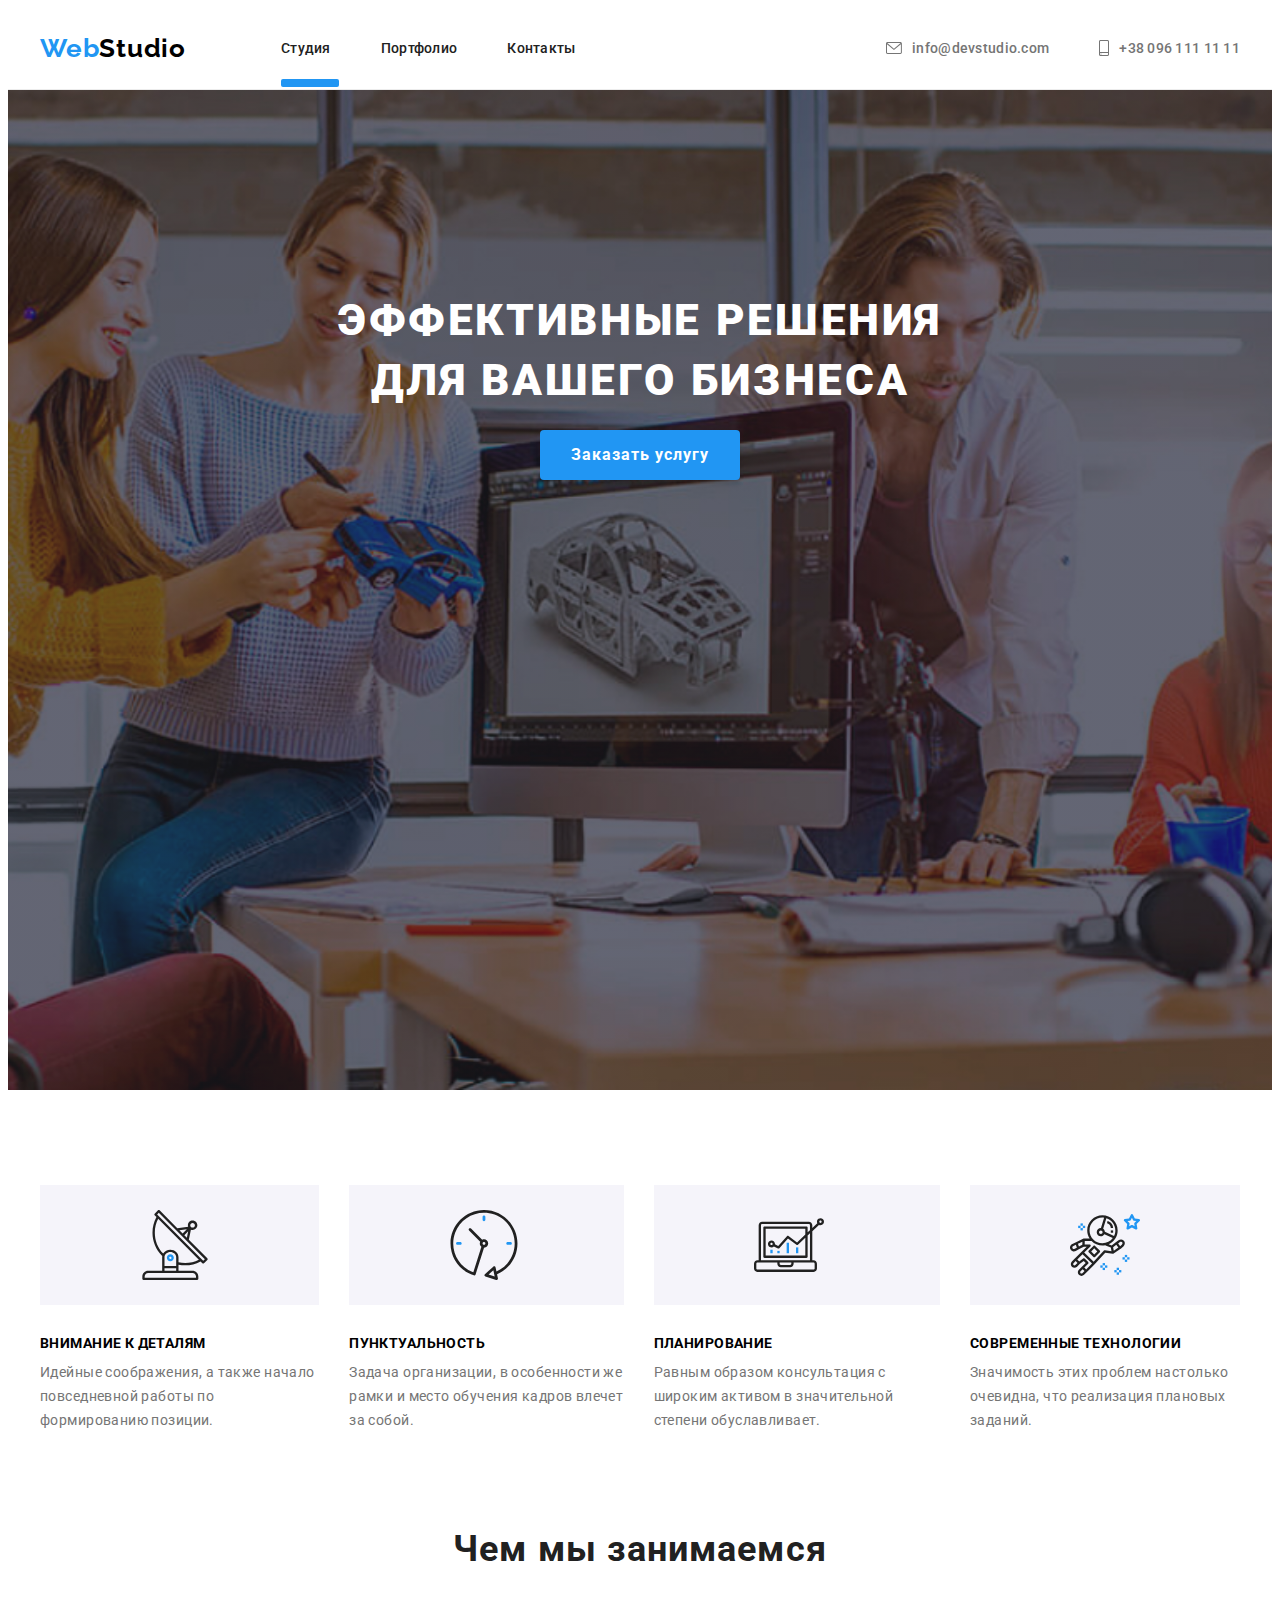
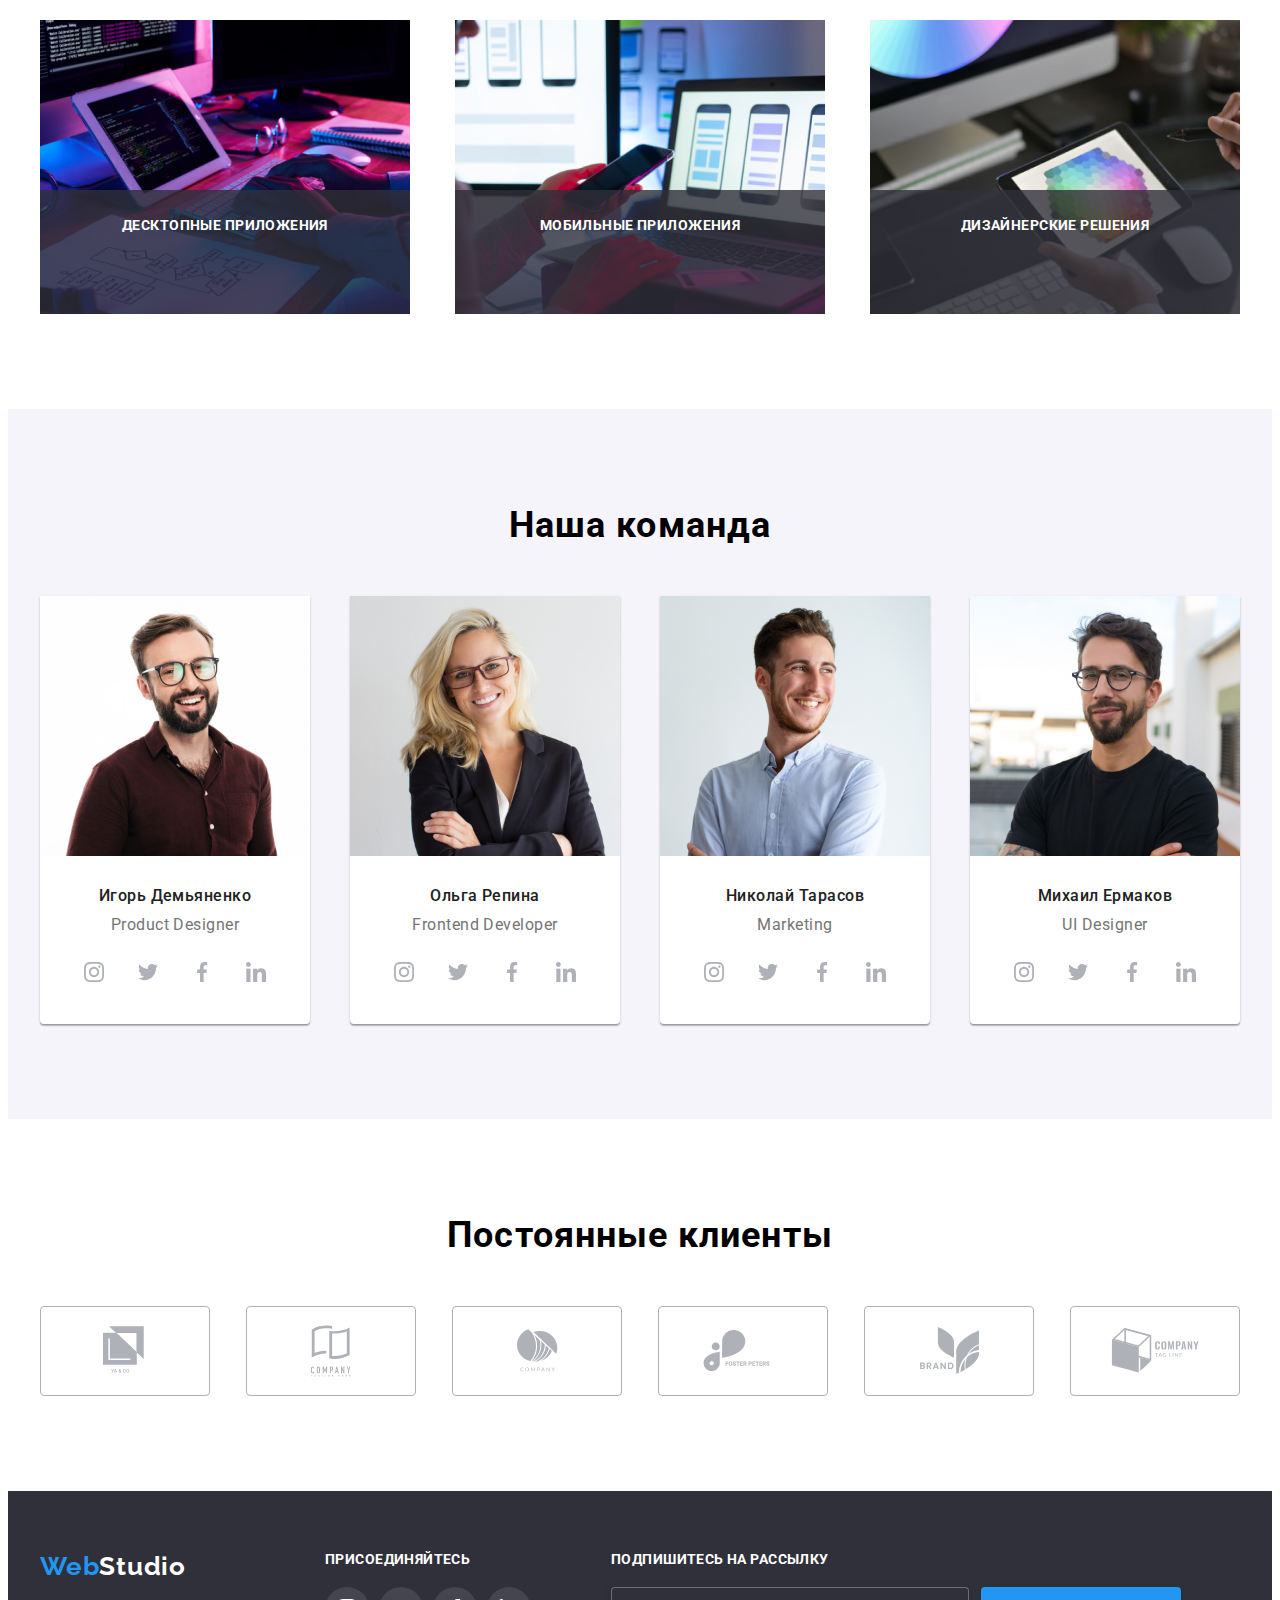
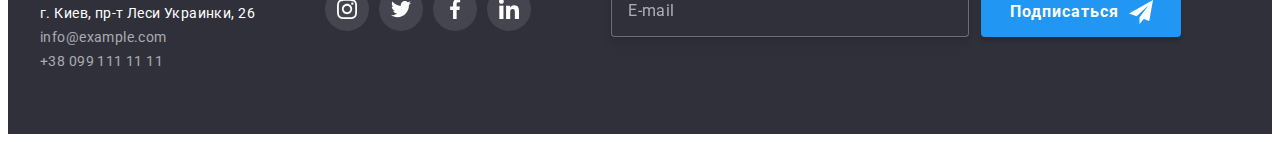
==== index.html @ e4cf2cc9 "initial commit" ====
<!DOCTYPE html>
<html lang="ru">
  <head>
    <meta charset="UTF-8" />
    <meta name="viewport" content="width=device-width, initial-scale=1.0" />
    <title>WebStudio</title>
    <link
      rel="stylesheet"
      href="https://cdnjs.cloudflare.com/ajax/libs/modern-normalize/1.0.0/modern-normalize.min.css"
      integrity="sha512-ISS7cAi1PEhQ8jnbJpJZMd29NlhNj4AWYyLOSp2CE/CsHxTCu+r+t0D2yoJudVrd0/8fTVPUVDzY5Tvli75u/g=="
      crossorigin="anonymous"
    />
    <link rel="preconnect" href="https://fonts.gstatic.com" />
    <link
      href="https://fonts.googleapis.com/css2?family=Raleway:wght@700&family=Roboto:wght@400;500;700;900&display=swap"
      rel="stylesheet"
    />
    <link rel="stylesheet" href="./CSS/style.css" />
  </head>
  <body>
    <!-- Шапка сайта -->
    <header class="header">
      <div class="container">
        <nav class="nav">
          <a href="index.html" class="logo">
            <span class="logo-acent">Web</span>Studio
          </a>

          <ul class="nav-list">
            <li class="nav-list-item">
              <a href="index.html" class="nav-list-link underline">Студия</a>
            </li>
            <li class="nav-list-item test">
              <a href="portfolio.html" class="nav-list-link">Портфолио</a>
            </li>
            <li class="nav-list-item">
              <a href="#" class="nav-list-link">Контакты</a>
            </li>
          </ul>
        </nav>
        <address class="address">
          <ul class="address-list">
            <li class="address-list-item">
              <a
                href="mailto:info@devstudio.com"
                class="address-list-link address"
              >
                <svg class="adress-list-icon-mail" width="16" height="12">
                  <use href="./images/sprite.svg#icon-mail"></use>
                </svg>
                info@devstudio.com
              </a>
            </li>
            <li class="address-list-item">
              <a href="tel:+380961111111" class="address-list-link address">
                <svg class="adress-list-icon-phone" width="10" height="16">
                  <use href="./images/sprite.svg#icon-phone"></use>
                </svg>
                +38 096 111 11 11
              </a>
            </li>
          </ul>
        </address>
      </div>
    </header>

    <main>
      <!-- HERO -->
      <section class="hero dark-theme overlay">
        <div class="container">
          <h1 class="hero-title">
            Эффективные решения<br />
            для вашего бизнеса
          </h1>
          <button type="button" class="button" data-modal-open>
            Заказать услугу
          </button>
        </div>
      </section>

      <!-- ABOUT -->
      <section class="about white-theme">
        <div class="container">
          <h2 class="about-title visually-hidden">Наши преимущества</h2>
          <ul class="about-list">
            <li class="about-list-item list">
              <div class="about-list-item-img">
                <svg class="about-list-icon" width="70" height="70">
                  <use href="./images/sprite.svg#icon-antenna"></use>
                </svg>
              </div>
              <h3 class="about-list-title">Внимание к деталям</h3>
              <p class="about-list-description">
                Идейные соображения, а также начало повседневной работы по
                формированию позиции.
              </p>
            </li>
            <li class="about-list-item list">
              <div class="about-list-item-img">
                <svg class="about-list-icon" width="70" height="70">
                  <use href="./images/sprite.svg#icon-clock"></use>
                </svg>
              </div>
              <h3 class="about-list-title">Пунктуальность</h3>
              <p class="about-list-description">
                Задача организации, в особенности же рамки и место обучения
                кадров влечет за собой.
              </p>
            </li>
            <li class="about-list-item list">
              <div class="about-list-item-img">
                <svg class="about-list-icon" width="70" height="70">
                  <use href="./images/sprite.svg#icon-diagram"></use>
                </svg>
              </div>
              <h3 class="about-list-title">Планирование</h3>
              <p class="about-list-description">
                Равным образом консультация с широким активом в значительной
                степени обуславливает.
              </p>
            </li>
            <li class="about-list-item list">
              <div class="about-list-item-img">
                <svg class="about-list-icon" width="70" height="70">
                  <use href="./images/sprite.svg#icon-astronaut"></use>
                </svg>
              </div>
              <h3 class="about-list-title">Современные технологии</h3>
              <p class="about-list-description">
                Значимость этих проблем настолько очевидна, что реализация
                плановых заданий.
              </p>
            </li>
          </ul>
        </div>
      </section>

      <!-- WORK -->
      <section class="work white-theme">
        <div class="container">
          <h2 class="work-title">Чем мы занимаемся</h2>
          <ul class="work-list">
            <li class="work-list-item">
              <img
                src="./images/main/img1.jpg"
                width="370"
                height="294"
                alt="Как мы работем"
                class="thumb"
              />
              <p class="label">ДЕСКТОПНЫЕ ПРИЛОЖЕНИЯ</p>
            </li>
            <li class="work-list-item">
              <img
                src="./images/main/img2.jpg"
                width="370"
                height="294"
                alt="Как мы много работаем"
                class="thumb"
              />
              <p class="label">мобильные приложения</p>
            </li>
            <li class="work-list-item">
              <img
                src="./images/main/img3.jpg"
                width="370"
                height="294"
                alt="Как мы много много работаем"
                class="thumb"
              />
              <p class="label">дизайнерские решения</p>
            </li>
          </ul>
        </div>
      </section>

      <!-- TEAM -->
      <section class="team">
        <div class="container">
          <h2 class="team-title">Наша команда</h2>
          <ul class="team-list">
            <li class="team-list-item list">
              <img
                src="./images/main/igor.jpg"
                width="270"
                height="260"
                alt="фото Игорь Демьяненко"
                class="team-list-item-img"
              />
              <h3 class="team-list-item-title">Игорь Демьяненко</h3>
              <p lang="en" class="team-list-item-description">
                Product Designer
              </p>
              <ul class="social-list">
                <li class="social-list-item">
                  <a href="" class="social-link">
                    <svg class="social-link-icon">
                      <use href="./images/sprite.svg#icon-instagram"></use>
                    </svg>
                  </a>
                </li>
                <li class="social-list-item">
                  <a href="" class="social-link">
                    <svg class="social-link-icon">
                      <use href="./images/sprite.svg#icon-twitter"></use>
                    </svg>
                  </a>
                </li>
                <li class="social-list-item">
                  <a href="" class="social-link">
                    <svg class="social-link-icon">
                      <use href="./images/sprite.svg#icon-facebook"></use>
                    </svg>
                  </a>
                </li>
                <li class="social-list-item">
                  <a href="" class="social-link">
                    <svg class="social-link-icon">
                      <use href="./images/sprite.svg#icon-linkedin"></use>
                    </svg>
                  </a>
                </li>
              </ul>
            </li>
            <li class="team-list-item list">
              <img
                src="./images/main/olga.jpg"
                class="team-list-item-img"
                width="270"
                height="260"
                alt="фото Ольги Репиной"
              />
              <h3 class="team-list-item-title">Ольга Репина</h3>
              <p lang="en" class="team-list-item-description">
                Frontend Developer
              </p>
              <ul class="social-list">
                <li class="social-list-item">
                  <a href="" class="social-link">
                    <svg class="social-link-icon">
                      <use href="./images/sprite.svg#icon-instagram"></use>
                    </svg>
                  </a>
                </li>
                <li class="social-list-item">
                  <a href="" class="social-link">
                    <svg class="social-link-icon">
                      <use href="./images/sprite.svg#icon-twitter"></use>
                    </svg>
                  </a>
                </li>
                <li class="social-list-item">
                  <a href="" class="social-link">
                    <svg class="social-link-icon">
                      <use href="./images/sprite.svg#icon-facebook"></use>
                    </svg>
                  </a>
                </li>

                <li class="social-list-item">
                  <a href="" class="social-link">
                    <svg class="social-link-icon">
                      <use href="./images/sprite.svg#icon-linkedin"></use>
                    </svg>
                  </a>
                </li>
              </ul>
            </li>
            <li class="team-list-item list">
              <img
                src="./images/main/nikola.jpg"
                class="team-list-item-img"
                width="270"
                height="260"
                alt="фото Николая Тарасова"
              />
              <h3 class="team-list-item-title">Николай Тарасов</h3>
              <p lang="en" class="team-list-item-description">Marketing</p>
              <ul class="social-list">
                <li class="social-list-item">
                  <a href="" class="social-link">
                    <svg class="social-link-icon">
                      <use href="./images/sprite.svg#icon-instagram"></use>
                    </svg>
                  </a>
                </li>
                <li class="social-list-item">
                  <a href="" class="social-link">
                    <svg class="social-link-icon">
                      <use href="./images/sprite.svg#icon-twitter"></use>
                    </svg>
                  </a>
                </li>
                <li class="social-list-item">
                  <a href="" class="social-link">
                    <svg class="social-link-icon">
                      <use href="./images/sprite.svg#icon-facebook"></use>
                    </svg>
                  </a>
                </li>
                <li class="social-list-item">
                  <a href="" class="social-link">
                    <svg class="social-link-icon">
                      <use href="./images/sprite.svg#icon-linkedin"></use>
                    </svg>
                  </a>
                </li>
              </ul>
            </li>
            <li class="team-list-item list">
              <img
                src="./images/main/mickael.jpg"
                class="team-list-item-img"
                width="270"
                height="260"
                alt="фото Михаила Ермакова"
              />
              <h3 class="team-list-item-title">Михаил Ермаков</h3>
              <p lang="en" class="team-list-item-description">UI Designer</p>
              <ul class="social-list">
                <li class="social-list-item">
                  <a href="" class="social-link">
                    <svg class="social-link-icon">
                      <use href="./images/sprite.svg#icon-instagram"></use>
                    </svg>
                  </a>
                </li>
                <li class="social-list-item">
                  <a href="" class="social-link">
                    <svg class="social-link-icon">
                      <use href="./images/sprite.svg#icon-twitter"></use>
                    </svg>
                  </a>
                </li>
                <li class="social-list-item">
                  <a href="" class="social-link">
                    <svg class="social-link-icon">
                      <use href="./images/sprite.svg#icon-facebook"></use>
                    </svg>
                  </a>
                </li>
                <li class="social-list-item">
                  <a href="" class="social-link">
                    <svg class="social-link-icon">
                      <use href="./images/sprite.svg#icon-linkedin"></use>
                    </svg>
                  </a>
                </li>
              </ul>
            </li>
          </ul>
        </div>
      </section>

      <!-- CLIENTS -->
      <section class="clients">
        <div class="container">
          <h2 class="clients-title">Постоянные клиенты</h2>
          <ul class="clients-list">
            <li class="clients-list-item">
              <a href="" class="client-link">
                <svg class="client-list-logo" width="45px" height="50px">
                  <use href="./images/sprite.svg#icon-logo-1"></use>
                </svg>
              </a>
            </li>
            <li class="clients-list-item">
              <a href="" class="client-link">
                <svg class="client-list-logo" width="40px" height="52px">
                  <use href="./images/sprite.svg#icon-logo-2"></use>
                </svg>
              </a>
            </li>
            <li class="clients-list-item">
              <a href="" class="client-link">
                <svg class="client-list-logo" width="41px" height="43px">
                  <use href="./images/sprite.svg#icon-logo-3"></use>
                </svg>
              </a>
            </li>
            <li class="clients-list-item">
              <a href="" class="client-link">
                <svg class="client-list-logo" width="80px" height="42px">
                  <use href="./images/sprite.svg#icon-logo-4"></use>
                </svg>
              </a>
            </li>
            <li class="clients-list-item">
              <a href="" class="client-link">
                <svg class="client-list-logo" width="59px" height="47px">
                  <use href="./images/sprite.svg#icon-logo-5"></use>
                </svg>
              </a>
            </li>
            <li class="clients-list-item">
              <a href="" class="client-link">
                <svg class="client-list-logo" width="89px" height="45px">
                  <use href="./images/sprite.svg#icon-logo-6"></use>
                </svg>
              </a>
            </li>
          </ul>
        </div>
      </section>
    </main>

    <!-- Футер -->
    <footer class="footer dark-theme">
      <div class="container">
        <ul class="footer-list">
          <li class="footer-list-item">
            <p class="footer-logo"><span class="logo-acent">Web</span>Studio</p>
            <address class="footer-adr">
              <ul class="footer-adr-list">
                <li class="footer-adr-list-item list">
                  <a
                    href="https://goo.gl/maps/DtpX5w2fXkYRpDgQA"
                    class="footer-adr-list-item-link-map link"
                  >
                    г. Киев, пр-т Леси Украинки, 26
                  </a>
                </li>
                <li class="footer-adr-list-item list">
                  <a
                    href="mailto:info@example.com"
                    class="footer-adr-list-item-link link"
                    >info@example.com
                  </a>
                </li>
                <li class="footer-adr-list-item">
                  <a
                    href="tel:+380991111111"
                    class="footer-adr-list-item-link link"
                    >+38 099 111 11 11</a
                  >
                </li>
              </ul>
            </address>
          </li>
          <li class="footer-list-item">
            <p class="follow-us">ПРИСОЕДИНЯЙТЕСЬ</p>
            <ul class="social-list">
              <li class="social-list-item">
                <a href="" class="social-link">
                  <svg class="social-link-icon">
                    <use href="./images/sprite.svg#icon-instagram"></use>
                  </svg>
                </a>
              </li>
              <li class="social-list-item">
                <a href="" class="social-link">
                  <svg class="social-link-icon">
                    <use href="./images/sprite.svg#icon-twitter"></use>
                  </svg>
                </a>
              </li>
              <li class="social-list-item">
                <a href="" class="social-link">
                  <svg class="social-link-icon">
                    <use href="./images/sprite.svg#icon-facebook"></use>
                  </svg>
                </a>
              </li>
              <li class="social-list-item">
                <a href="" class="social-link">
                  <svg class="social-link-icon">
                    <use href="./images/sprite.svg#icon-linkedin"></use>
                  </svg>
                </a>
              </li>
            </ul>
          </li>
          <li class="footer-list-item">
            <span class="footer-subscription">Подпишитесь на рассылку</span>
            <form action="#" class="footer-email-form">
              <input
                type="email"
                name="email"
                id="e-mail"
                class="footer-input-email"
                placeholder="E-mail"
              />

              <button type="submit" class="button">
                Подписаться
                <svg class="footer-icon-send-svg" width="24" height="24">
                  <use href="./images/sprite.svg#icon-send"></use>
                </svg>
              </button>
            </form>
          </li>
        </ul>
      </div>
    </footer>

    <!-- modal window -->
    <div class="backdrop is-hidden" data-modal>
      <div class="modal">
        <button type="button" class="close-btn" data-modal-close>
          <svg width="11" height="11">
            <use href="./images/sprite.svg#icon-close2"></use>
          </svg>
        </button>
        <p class="modal-form-title">Оставьте свои данные, мы вам перезвоним</p>
        <form action="#" class="modal-form">
          <ul class="modal-form-list">
            <li class="modal-form-list-item">
              <label class="modal-form-field">
                Имя
                <span class="modal-form-input-wrapper">
                  <input type="text" name="usr-name" class="modal-form-input" />
                  <svg class="modal-form-input-icon">
                    <use href="./images/sprite.svg#modal-name"></use>
                  </svg>
                </span>
              </label>
            </li>
            <li class="modal-form-list-item">
              <label class="modal-form-field">
                Телефон
                <span class="modal-form-input-wrapper">
                  <input type="tel" name="usr-phone" class="modal-form-input" />
                  <svg class="modal-form-input-icon">
                    <use href="./images/sprite.svg#modal-phone"></use>
                  </svg>
                </span>
              </label>
            </li>
            <li class="modal-form-list-item">
              <label class="modal-form-field">
                Почта
                <span class="modal-form-input-wrapper">
                  <input
                    type="email"
                    name="usr-mail"
                    class="modal-form-input"
                  />
                  <svg class="modal-form-input-icon">
                    <use href="./images/sprite.svg#modal-mail"></use>
                  </svg>
                </span>
              </label>
            </li>
            <li class="modal-form-list-item">
              <label class="modal-form-field">
                Комментарий
                <textarea
                  name="user-message"
                  id=""
                  class="modal-form-message"
                  placeholder="Введите текст"
                ></textarea>
              </label>
            </li>
            <li class="modal-form-list-item">
              <input
                type="checkbox"
                id="user-policy"
                name="user_policy"
                value="accept-policy"
                class="modal-form-policy visually-hidden"
              />
              <label for="user-policy" class="modal-form-policy-text"
                >Соглашаюсь с рассылкой и принимаю &nbsp
                <a href="#" class="modal-form-policy-link">
                  Условия договора</a
                ></label
              >
            </li>
          </ul>
          <button type="submit" class="button">Отправить</button>
        </form>
      </div>
    </div>

    <script src="JS/modal.js"></script>
  </body>
</html>
---- CSS/style.css ----
/* Цвет границы между header и main #ECECEC */
/* Цвет основного текста #757575*/
/* цвет заголовков #212121*/
/* цвет акцента #2196F3*/
/* белый цвет #FFFFFF*/
/* основной цвет фона*#FFFFFF/
/* дополнительный цвет фона  #F5F4FA*/
/* ================= COMPONENTS =================*/

:root {
  --primary-text-color: #757575;
  --title-text-color: #212121;
  --acent-color: #2196f3;
  --white-color: #ffffff;
  --header-border-color: #ececec;
  --primary-background-color: #ffffff;
  --secondary-background-color: #f5f4fa;
  --social-link-icon-color: #afb1b8;
  --cube: cubic-bezier(0.4, 0, 0.2, 1);
}

a {
  text-decoration: none;
}

h1,
h2,
h3,
h4,
h5,
h6 {
  margin: 0;
}

p {
  margin: 0;
}

ul,
ol {
  margin: 0;
  padding: 0;
  list-style-type: none;
}

img {
  display: block;
}

.visually-hidden {
  position: absolute;
  width: 1px;
  height: 1px;
  margin: -1px;
  padding: 0;
  overflow: hidden;
  border: 0;
  clip: rect(0 0 0 0);
}

.white-logo {
  color: var(--white-color);
}

.container {
  width: 1200px;
  padding: 0 15px;
  margin: 0 auto;
}

body {
  background-color: var(--primary-background-color);
}

.dark-theme {
  background-color: #2f303a;
}

.white-theme {
  background-color: var(--primary-background-color);
}

.button {
  min-width: 200px;
  height: 50px;
  border-width: 0;
  box-shadow: 0px 4px 4px rgba(0, 0, 0, 0.15);
  border-radius: 4px;
  font-family: 'Roboto', sans-serif;
  font-weight: 700;
  font-size: 16px;
  line-height: 1.875;
  align-items: center;
  letter-spacing: 0.06em;
  color: var(--white-color);
  background-color: var(--acent-color);

  cursor: pointer;
}

.overlay {
  height: 600px;
  max-width: 1600px;
  margin-left: auto;
  margin-right: auto;
  background-image: linear-gradient(
      to right,
      rgba(47, 48, 58, 0.4),
      rgba(47, 48, 58, 0.4)
    ),
    url(../images/main/hero-img.jpg);
  background-position: center;
  background-size: cover;
  background-repeat: no-repeat;
}
/* ================= END COMPONENTS =================*/

/* ================= HEADER =================*/

.logo {
  font-family: 'Raleway', sans-serif;
  font-weight: 700;
  font-size: 26px;
  line-height: 1.192;
  letter-spacing: 0.03em;
  color: #000;
  margin-right: 95px;
}

.logo-acent {
  color: #2196f3;
}

.header {
  padding-top: 25px;
  padding-bottom: 25px;
  border-bottom: 1px solid var(--header-border-color);
}

.header .container {
  display: flex;
  align-items: center;
}

.nav {
  display: flex;
  align-items: center;
}

.nav-list {
  display: flex;
  align-items: center;
}

.nav-list-link {
  font-family: 'Roboto', sans-serif;
  font-style: normal;
  font-weight: 500;
  font-size: 14px;
  line-height: 1.143;
  letter-spacing: 0.02em;
  color: var(--title-text-color);

  transition: color 250ms var(--cube);
}

.nav-list-item:not(:last-child) {
  padding-right: 50px;
}

.address {
  margin-left: auto;
}

.address-list {
  display: flex;
  align-items: center;
}

.address-list-item:not(:last-child) {
  padding-right: 50px;
}
.address-list-link {
  display: flex;
  align-items: center;
  font-family: 'Roboto', sans-serif;
  font-style: normal;
  font-weight: 500;
  font-size: 14px;
  line-height: 1.143;
  letter-spacing: 0.02em;
  color: var(--primary-text-color);

  transition: color 250ms var(--cube);
}

.adress-list-icon-mail,
.adress-list-icon-phone {
  margin-right: 10px;
  fill: var(--primary-text-color);
  transition: fill 250ms var(--cube);
}

.address-list-link:hover .adress-list-icon-mail,
.address-list-link:hover .adress-list-icon-phone,
.address-list-link:focus .adress-list-icon-mail,
.address-list-link:focus .adress-list-icon-phone {
  fill: var(--acent-color);
}
.nav-list-link:hover,
.nav-list-link:focus,
.address-list-link:hover,
.address-list-link:focus {
  color: var(--acent-color);
}

.underline {
  position: relative;
}

.underline::after {
  content: '';
  position: absolute;
  display: block;
  bottom: -31px;
  width: 100%;
  border: 4px solid #2196f3;
  border-radius: 2px;
}
/* ================= END HEADER =================*/

/* ================= HERO =================*/

.hero {
  padding-top: 200px;
  padding-bottom: 200px;
  text-align: center;
}

.hero-title {
  font-family: 'Roboto', sans-serif;
  font-weight: 900;
  font-size: 44px;
  line-height: 1.364;
  letter-spacing: 0.06em;
  text-transform: uppercase;
  color: var(--white-color);
  margin-bottom: 20px;
}

/* ================= END HERO =================*/

/*================= ABOUT =================  */

.about {
  padding-top: 95px;
}

.container .about {
  margin-bottom: 95px;
}

.about-list {
  display: flex;
  justify-content: space-between;
}

.about-list-item:not(:last-child) {
  margin-right: 30px;
}

.about-list-item-img {
  display: flex;
  padding-top: 25px;
  padding-bottom: 25px;
  padding-left: 100px;
  padding-right: 100px;
  background-color: var(--secondary-background-color);
}

.about-list-title {
  font-family: 'Roboto', sans-serif;
  font-weight: 700;
  font-size: 14px;
  line-height: 1.143;
  letter-spacing: 0.03em;
  text-transform: uppercase;
  color: var(--tile-text-color);
  margin-top: 30px;
  margin-bottom: 10px;
}

.about-list-description {
  display: inline-block;
  font-family: 'Roboto', sans-serif;
  font-weight: 400;
  font-size: 14px;
  line-height: 1.714;
  letter-spacing: 0.03em;
  color: var(--primary-text-color);
  min-width: 270px;
}

/*================= END ABOUT =================  */

/*================= WORK =================  */

.work {
  padding-top: 95px;
  padding-bottom: 95px;
}

.container .work {
  margin-bottom: 95px;
}

.work-title {
  font-family: 'Roboto', sans-serif;
  font-weight: 700;
  font-size: 36px;
  line-height: 1.167x;
  letter-spacing: 0.03em;
  color: var(--title-text-color);
  text-align: center;
  margin-bottom: 50px;
}

.work-list {
  display: flex;
  justify-content: space-between;
}

.work-list-item {
  position: relative;
}

.work-list-item > .label {
  display: block;
  position: absolute;
  bottom: 0;
  left: 0;
  height: 70px;
  width: 100%;
  background-color: rgba(47, 48, 58, 0.8);
  padding-top: 27px;
  padding-bottom: 27px;

  font-family: 'Roboto', sans-serif;
  font-style: normal;
  font-weight: 700;
  font-size: 14px;
  line-height: 1.143;
  text-align: center;
  letter-spacing: 0.03em;
  text-transform: uppercase;

  color: var(--white-color);
}

/*================= END WORK =================  */

/*================= TEAM =================  */

.team {
  padding-top: 95px;
  padding-bottom: 95px;
  background-color: var(--secondary-background-color);
}

.team-list {
  display: flex;
  justify-content: space-between;
}

.team-title {
  font-family: 'Roboto', sans-serif;
  font-weight: 700;
  font-size: 36px;
  line-height: 1.167x;
  letter-spacing: 0.03em;
  color: var(--tile-text-color);
  text-align: center;
  margin-bottom: 50px;
}

.team-list-item {
  text-align: center;
  background-color: var(--white-color);
  padding-bottom: 30px;
  box-shadow: 0px 1px 3px rgba(0, 0, 0, 0.12), 0px 1px 1px rgba(0, 0, 0, 0.14),
    0px 2px 1px rgba(0, 0, 0, 0.2);
  border-radius: 0px 0px 4px 4px;
}

.team-list-item-img {
  margin-bottom: 30px;
}

.team-list-item-title {
  font-family: 'Roboto', sans-serif;
  font-weight: 500;
  font-size: 16px;
  line-height: 1.188;
  letter-spacing: 0.03em;
  color: var(--title-text-color);
  align-items: center;
  margin-bottom: 10px;
}

.team-list-item-description {
  font-family: 'Roboto', sans-serif;
  font-weight: 400;
  font-size: 16px;
  line-height: 1.188;
  letter-spacing: 0.03em;
  color: var(--primary-text-color);
  margin-bottom: 16px;
}

.social-list {
  display: flex;
  justify-content: space-between;
  padding-left: 32px;
  padding-right: 32px;
}

.social-link {
  display: flex;
  justify-content: center;
  align-items: center;
  width: 44px;
  height: 44px;
  border-radius: 50%;

  transition: background-color 250ms var(--cube);
}

.social-link:hover,
.social-link:focus {
  background-color: var(--acent-color);
}

.social-link-icon {
  fill: var(--social-link-icon-color);
  height: 20px;
  width: 20px;

  transition: fill 250ms var(--cube);
}

.social-link:hover .social-link-icon,
.social-link:focus .social-link-icon {
  fill: var(--white-color);
}

/*================= END TEAM =================  */

/*================= CLIENTS =================  */

.clients {
  padding-top: 95px;
  padding-bottom: 95px;
}

.clients-title {
  font-family: 'Roboto', sans-serif;
  font-weight: 700;
  font-size: 36px;
  line-height: 1.167x;
  letter-spacing: 0.03em;
  color: var(--tile-text-color);
  text-align: center;
  margin-bottom: 50px;
}

.clients-list {
  display: flex;
  justify-content: space-between;
}

.client-link {
  display: flex;
  justify-content: center;
  align-items: center;
  height: 90px;
  width: 170px;
  border: 1px solid #afb1b8;
  box-sizing: border-box;
  border-radius: 4px;

  padding-bottom: 25px;
  padding-top: 25px;

  transition: border-color 250ms var(--cube);
}

.client-list-logo {
  fill: var(--social-link-icon-color);
  transition: fill 250ms var(--cube);
}

.client-link:hover,
.client-link:focus {
  border-color: var(--acent-color);
}

.client-link:hover .client-list-logo,
.client-link:focus .client-list-logo {
  fill: var(--acent-color);
}

/*================= END CLIENTS =================  */

/*================= FOOTER =================  */

.footer {
  padding-top: 60px;
  padding-bottom: 60px;
}

.footer-list {
  display: flex;
}

.footer-list-item:not(:last-child) {
  margin-right: 70px;
}

.footer-logo {
  padding-bottom: 20px;
  font-family: 'Raleway', sans-serif;
  font-weight: 700;
  font-size: 26px;
  line-height: 1.192;
  letter-spacing: 0.03em;
  color: var(--white-color);
}

.footer-adr-list-item-link-map {
  font-family: 'Roboto', sans-serif;
  font-style: normal;
  font-weight: normal;
  font-size: 14px;
  line-height: 1.714;
  letter-spacing: 0.03em;
  color: #fff;
}
.footer-adr-list-item-link {
  font-family: 'Roboto', sans-serif;
  font-style: normal;
  font-weight: 400;
  font-size: 14px;
  line-height: 1.714;
  letter-spacing: 0.03em;
  color: rgba(255, 255, 255, 0.6);
}

.follow-us {
  font-family: 'Roboto', sans-serif;
  font-style: normal;
  font-weight: 700;
  font-size: 14px;
  line-height: 1.143;
  letter-spacing: 0.03em;
  text-transform: uppercase;
  color: var(--white-color);
  margin-bottom: 20px;
}

.footer .social-list {
  padding: 0;
}

.footer .social-link-icon {
  fill: var(--white-color);
}

.footer .social-link {
  margin-right: 10px;
  background-color: rgba(255, 255, 255, 0.1);

  transition: background-color 250ms var(--cube);
}

.footer .social-link:hover,
.footer .social-link:focus {
  background-color: var(--acent-color);
}

.footer-subscription {
  display: block;

  font-family: 'Roboto', sans-serif;
  font-weight: 700;
  font-size: 14px;
  line-height: 1.143;
  letter-spacing: 0.03em;
  text-transform: uppercase;
  color: var(--white-color);

  margin-bottom: 20px;
}

.footer-email-form {
  display: flex;
  justify-content: start;
}

.footer-icon-send-svg {
  fill: var(--white-color);
  margin-left: 10px;
}

.footer-input-email {
  width: 358px;
  height: 50px;

  outline: none;

  padding: 15px 16px;
  margin-right: 12px;

  border: 1px solid rgba(255, 255, 255, 0.3);
  box-sizing: border-box;
  filter: drop-shadow(0px 4px 4px rgba(0, 0, 0, 0.15));
  border-radius: 4px;

  background-color: #2f303a;
}

.footer-input-email::placeholder {
  font-family: 'Roboto', sans-serif;
  font-weight: 400;
  font-size: 16px;
  line-height: 1.25x;
  letter-spacing: 0.03em;
  color: rgba(255, 255, 255, 0.6);
}

.footer .button {
  display: flex;
  align-items: center;
  width: 200px;
  height: 50px;
  padding-top: 10px;
  padding-right: 28px;
  padding-bottom: 10px;
  padding-left: 29px;
  background: var(--acent-color);
  border-color: var(--acent-color);
  color: var(--white-color);
  box-shadow: 0px 4px 4px rgba(0, 0, 0, 0.15);
  border-radius: 4px;
  border: 0;
  cursor: pointer;
}

/*================= END FOOTER =================  */

/*================= END MAIN PAGE =================  */

/*================= PORTFOLI PAGE =================  */

.portfolio-list {
  padding-top: 95px;
  padding-bottom: 95px;
}

.filter-list {
  display: flex;
  justify-content: center;
  padding-bottom: 50px;
}

.filter-list-item:not(:last-child) {
  margin-right: 10px;
}

.filter-button {
  padding: 6px 22px;
  border-radius: 4px;
  border: 0;

  font-family: 'Roboto', sans-serif;
  font-weight: 500;
  font-size: 16px;
  line-height: 1.625;
  text-align: center;
  letter-spacing: 0.03em;
  color: var(--title-text-color);

  transition: background-color 250ms var(--cube);
}

.filter-button:focus,
.filter-button:hover {
  color: var(--white-color);
  background-color: var(--acent-color);
  box-shadow: 0px 3px 1px rgba(0, 0, 0, 0.1), 0px 1px 2px rgba(0, 0, 0, 0.08),
    0px 2px 2px rgba(0, 0, 0, 0.12);
}

.projects-list {
  display: flex;
  justify-content: center;
  flex-wrap: wrap;
}

.projects-item {
  margin-bottom: 30px;
  width: 370px;
}

.projects-item:nth-child(3n + 2) {
  margin-right: 30px;
  margin-left: 30px;
}

.project-section {
  padding-top: 20px;
  padding-bottom: 24px;
  padding-left: 20px;
  padding-right: 20px;
  border: solid #eeeeee;
  border-top-width: 0;
  border-left-width: 1px;
  border-right-width: 1px;
  border-bottom-width: 1px;
  box-sizing: border-box;
}

.project-title {
  margin-bottom: 5px;
  font-family: 'Roboto', sans-serif;
  font-weight: 700;
  font-size: 18px;
  line-height: 2;
  letter-spacing: 0.06em;
  color: var(--title-text-color);
}

.project-description {
  font-family: 'Roboto', sans-serif;
  font-weight: 400;
  font-size: 16px;
  line-height: 1.875;
  letter-spacing: 0.03em;
  color: var(--title-text-color);
}

.project-list-link {
  display: block;
  transition: box-shadow 250ms var(--cube);
}

.project-list-link:hover,
.project-list-link:focus {
  box-shadow: 0px 4px 4px rgba(0, 0, 0, 0.25);
}

.projects-list-wrapper {
  position: relative;
  overflow: hidden;
  display: flex;
  align-items: center;
}

.portfolio-overlay {
  position: absolute;
  top: 0;
  left: 0;
  width: 100%;
  height: 100%;
  padding: 63px 24px;

  font-family: 'Roboto', sans-serif;
  font-weight: 400;
  font-size: 18px;
  line-height: 1.556;
  letter-spacing: 0.03em;
  color: var(--white-color);
  background-color: rgba(33, 150, 243, 0.9);

  transition: transform 250ms linear;
  transform: translateY(100%);
}

.project-list-link:hover .portfolio-overlay,
.project-list-link:focus .portfolio-overlay {
  transform: translateY(0);
}

/*================= END PORTFOLI PAGE =================  */

/*================= BACKDROP =================  */
.backdrop {
  position: fixed;
  top: 0;
  left: 0;
  width: 100%;
  height: 100%;
  background-color: rgba(0, 0, 0, 0.2);
}

.modal {
  position: absolute;
  top: 50%;
  left: 50%;
  transform: translate(-50%, -50%);
  width: 528px;
  min-height: 581px;
  background-color: var(--white-color);

  padding: 40px;

  transition: 250ms var(--cube);
}

.close-btn {
  position: absolute;
  top: 8px;
  right: 8px;
  display: flex;
  justify-content: center;
  align-items: center;
  background-color: var(--white-color);
  width: 30px;
  height: 30px;
  border: 1px solid rgba(0, 0, 0, 0.1);
  border-radius: 50%;
  cursor: pointer;
}

.modal-form-title {
  font-family: 'Roboto', sans-serif;
  font-weight: 700;
  font-size: 20px;
  line-height: 1.15;
  text-align: center;
  letter-spacing: 0.03em;

  padding-bottom: 12px;

  color: #212121;
}

.modal-form-list-item:not(:last-child) {
  padding-bottom: 10px;
}

.modal-form-list-item:last-child {
  padding-top: 10px;
}

.modal-form-input-wrapper {
  position: relative;
  display: block;
  margin-top: 4px;
}

.modal-form-input {
  height: 40px;
  width: 100%;
  border: 1px solid rgba(33, 33, 33, 0.2);
  box-sizing: border-box;
  border-radius: 4px;
  padding-left: 42px;
  transition: border-color 250ms var(--cube);
}

.modal-form-input:focus {
  outline: none;
  border-color: var(--acent-color);
}

.modal-form-input:focus + .modal-form-input-icon {
  fill: var(--acent-color);
}

.modal-form-field {
  font-family: 'Roboto', sans-serif;
  font-weight: 400;
  font-size: 12px;
  line-height: 1.167;
  color: var(--primary-text-color);
}

.modal-form-input-icon {
  position: absolute;

  top: 50%;
  left: 12px;
  transform: translateY(-50%);

  width: 18px;
  height: 18px;

  transition: fill 250ms var(--cube);
}

.modal-form-message {
  width: 100%;
  height: 120px;
  margin-top: 4px;
  padding: 12px 16px;
  resize: none;
  border: 1px solid rgba(33, 33, 33, 0.2);
  box-sizing: border-box;
  border-radius: 4px;

  transition: border-color 250ms var(--cube);
}

.modal-form-message:focus {
  outline: none;
  border-color: var(--acent-color);
}

.modal-form-message::placeholder {
  font-family: 'Roboto', sans-serif;
  font-weight: 400;
  font-size: 12px;
  line-height: 1.167;
  letter-spacing: 0.01em;
  color: rgba(117, 117, 117, 0.5);
}

.modal-form-policy-text {
  font-family: 'Roboto', sans-serif;
  font-weight: 400;
  font-size: 14px;
  line-height: 1.714;
  letter-spacing: 0.03em;
  color: var(--primary-text-color);

  cursor: pointer;

  display: flex;
  align-items: center;
}

.modal-form-policy-text::before {
  display: inline-block;
  width: 16px;
  height: 15px;
  /* border: 1px solid black; */
  content: '';
  margin-right: 8px;
  padding: auto;
  background-image: url('/images/icon-check-empty.svg');

  cursor: pointer;
}

.modal-form-policy:checked + .modal-form-policy-text::before {
  background-image: url('/images/icon-check.svg');
}

.modal .modal-form-policy-link {
  text-decoration: underline;
}

.modal .button {
  margin-top: 30px;

  position: relative;
  left: 50%;
  transform: translate(-50%, 0);
}

.is-hidden {
  opacity: 0;
  visibility: hidden;
  pointer-events: none;
}
/*================= END BACKDROP =================  */
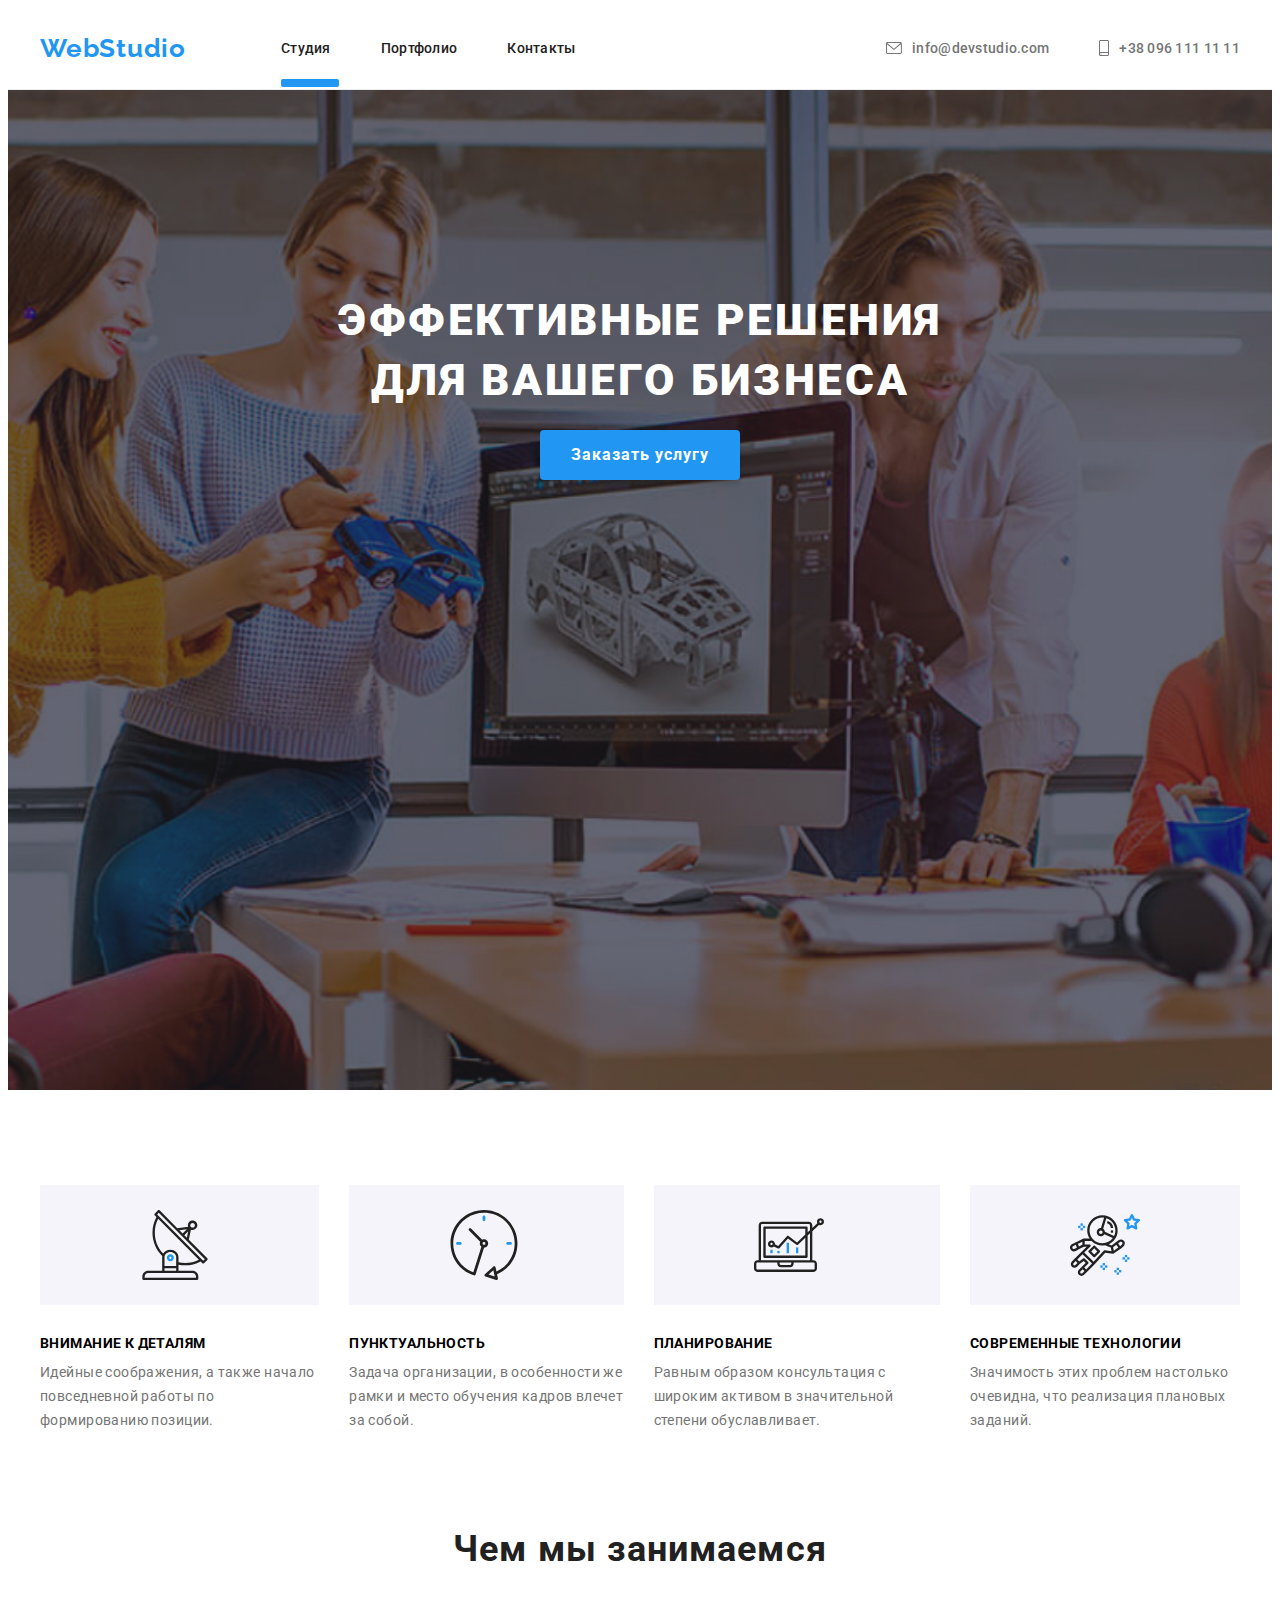
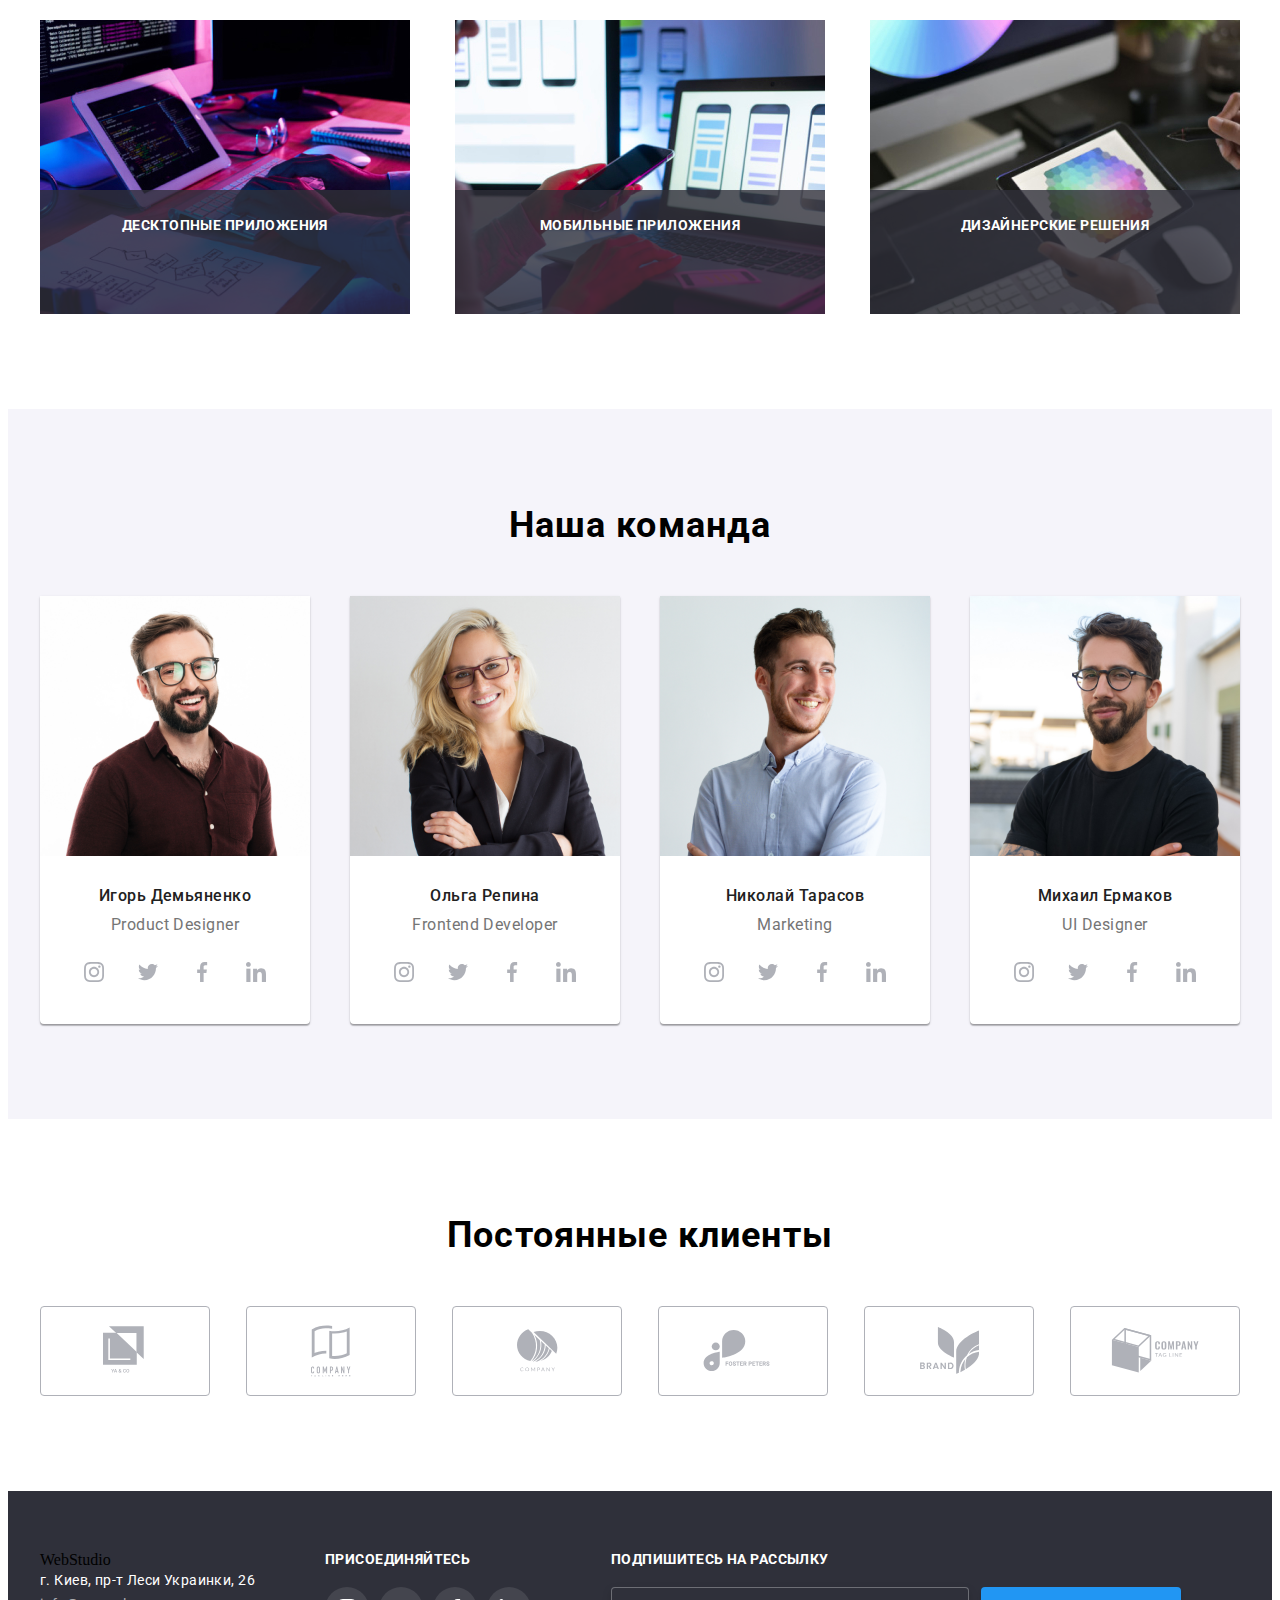
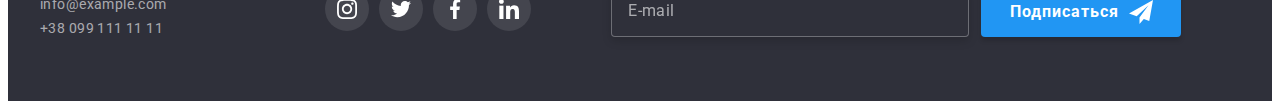
==== commit c79fb536: "refactorink" ====
--- a/index.html
+++ b/index.html
@@ -15,7 +15,7 @@
       href="https://fonts.googleapis.com/css2?family=Raleway:wght@700&family=Roboto:wght@400;500;700;900&display=swap"
       rel="stylesheet"
     />
-    <link rel="stylesheet" href="./CSS/style.css" />
+    <link rel="stylesheet" href="./CSS/main.min.css" />
   </head>
   <body>
     <!-- Шапка сайта -->
--- a/CSS/main.min.css
+++ b/CSS/main.min.css
@@ -0,0 +1,2 @@
+:root{--primary-text-color: #757575;--title-text-color: #212121;--acent-color: #2196f3;--white-color: #ffffff;--header-border-color: #ececec;--primary-background-color: #ffffff;--secondary-background-color: #f5f4fa;--social-link-icon-color: #afb1b8;--dark-color: #2f303a;--cube: cubic-bezier(0.4, 0, 0.2, 1)}.visually-hidden{position:absolute;width:1px;height:1px;margin:-1px;padding:0;overflow:hidden;border:0;clip:rect(0 0 0 0)}a{text-decoration:none}h1,h2,h3,h4,h5,h6{margin:0}p{margin:0}ul,ol{margin:0;padding:0;list-style-type:none}img{display:block}body{background-color:var(--primary-background-color)}.container{width:1200px;padding:0 15px;margin:0 auto}.button{min-width:200px;height:50px;border-width:0;-webkit-box-shadow:0px 4px 4px rgba(0,0,0,0.15);box-shadow:0px 4px 4px rgba(0,0,0,0.15);border-radius:4px;font-family:'Roboto', sans-serif;font-weight:700;font-size:16px;line-height:1.875;-webkit-box-align:center;-ms-flex-align:center;align-items:center;letter-spacing:0.06em;color:var(--white-color);background-color:var(--acent-color);cursor:pointer}.dark-theme{background-color:var(--dark-color)}.white-theme{background-color:var(--primary-background-color)}.social-link{display:-webkit-box;display:-ms-flexbox;display:flex;-webkit-box-pack:center;-ms-flex-pack:center;justify-content:center;-webkit-box-align:center;-ms-flex-align:center;align-items:center;width:44px;height:44px;border-radius:50%;-webkit-transition:background-color 250ms var(--cube);transition:background-color 250ms var(--cube)}.social-link:hover,.social-link:focus{background-color:var(--acent-color)}.social-link-icon{fill:var(--social-link-icon-color);height:20px;width:20px;-webkit-transition:fill 250ms var(--cube);transition:fill 250ms var(--cube)}.social-link:hover .social-link-icon,.social-link:focus .social-link-icon{fill:var(--white-color)}.overlay{height:600px;max-width:1600px;margin-left:auto;margin-right:auto;background-image:-webkit-gradient(linear, left top, right top, from(rgba(47,48,58,0.4)), to(rgba(47,48,58,0.4))),url(../images/main/hero-img.jpg);background-image:linear-gradient(to right, rgba(47,48,58,0.4), rgba(47,48,58,0.4)),url(../images/main/hero-img.jpg);background-position:center;background-size:cover;background-repeat:no-repeat}.social-list{display:-webkit-box;display:-ms-flexbox;display:flex;-webkit-box-pack:justify;-ms-flex-pack:justify;justify-content:space-between;padding-left:32px;padding-right:32px}.logo{font-family:'Raleway', sans-serif;font-weight:700;font-size:26px;line-height:1.192;letter-spacing:0.03em;margin-right:95px}.backdrop{position:fixed;top:0;left:0;width:100%;height:100%;background-color:rgba(0,0,0,0.2)}.modal{position:absolute;top:50%;left:50%;-webkit-transform:translate(-50%, -50%);transform:translate(-50%, -50%);width:528px;min-height:581px;background-color:var(--white-color);padding:40px;-webkit-transition:250ms var(--cube);transition:250ms var(--cube)}.close-btn{position:absolute;top:8px;right:8px;display:-webkit-box;display:-ms-flexbox;display:flex;-webkit-box-pack:center;-ms-flex-pack:center;justify-content:center;-webkit-box-align:center;-ms-flex-align:center;align-items:center;background-color:var(--white-color);width:30px;height:30px;border:1px solid rgba(0,0,0,0.1);border-radius:50%;cursor:pointer}.modal-form-title{font-family:'Roboto', sans-serif;font-weight:700;font-size:20px;line-height:1.15;text-align:center;letter-spacing:0.03em;padding-bottom:12px;color:#212121}.modal-form-list-item:not(:last-child){padding-bottom:10px}.modal-form-list-item:last-child{padding-top:10px}.modal-form-input-wrapper{position:relative;display:block;margin-top:4px}.modal-form-input{height:40px;width:100%;border:1px solid rgba(33,33,33,0.2);-webkit-box-sizing:border-box;box-sizing:border-box;border-radius:4px;padding-left:42px;-webkit-transition:border-color 250ms var(--cube);transition:border-color 250ms var(--cube)}.modal-form-input:focus{outline:none;border-color:var(--acent-color)}.modal-form-input:focus+.modal-form-input-icon{fill:var(--acent-color)}.modal-form-field{font-family:'Roboto', sans-serif;font-weight:400;font-size:12px;line-height:1.167;color:var(--primary-text-color)}.modal-form-input-icon{position:absolute;top:50%;left:12px;-webkit-transform:translateY(-50%);transform:translateY(-50%);width:18px;height:18px;-webkit-transition:fill 250ms var(--cube);transition:fill 250ms var(--cube)}.modal-form-message{width:100%;height:120px;margin-top:4px;padding:12px 16px;resize:none;border:1px solid rgba(33,33,33,0.2);-webkit-box-sizing:border-box;box-sizing:border-box;border-radius:4px;-webkit-transition:border-color 250ms var(--cube);transition:border-color 250ms var(--cube)}.modal-form-message:focus{outline:none;border-color:var(--acent-color)}.modal-form-message::-webkit-input-placeholder{font-family:'Roboto', sans-serif;font-weight:400;font-size:12px;line-height:1.167;letter-spacing:0.01em;color:rgba(117,117,117,0.5)}.modal-form-message:-ms-input-placeholder{font-family:'Roboto', sans-serif;font-weight:400;font-size:12px;line-height:1.167;letter-spacing:0.01em;color:rgba(117,117,117,0.5)}.modal-form-message::-ms-input-placeholder{font-family:'Roboto', sans-serif;font-weight:400;font-size:12px;line-height:1.167;letter-spacing:0.01em;color:rgba(117,117,117,0.5)}.modal-form-message::placeholder{font-family:'Roboto', sans-serif;font-weight:400;font-size:12px;line-height:1.167;letter-spacing:0.01em;color:rgba(117,117,117,0.5)}.modal-form-policy-text{font-family:'Roboto', sans-serif;font-weight:400;font-size:14px;line-height:1.714;letter-spacing:0.03em;color:var(--primary-text-color);cursor:pointer;display:-webkit-box;display:-ms-flexbox;display:flex;-webkit-box-align:center;-ms-flex-align:center;align-items:center}.modal-form-policy-text::before{display:inline-block;width:16px;height:15px;content:'';margin-right:8px;padding:auto;background-image:url("/images/icon-check-empty.svg");cursor:pointer}.modal-form-policy:checked+.modal-form-policy-text::before{background-image:url("/images/icon-check.svg")}.modal .modal-form-policy-link{text-decoration:underline}.modal .button{margin-top:30px;position:relative;left:50%;-webkit-transform:translate(-50%, 0);transform:translate(-50%, 0)}.is-hidden{opacity:0;visibility:hidden;pointer-events:none}.header{padding-top:25px;padding-bottom:25px;border-bottom:1px solid var(--header-border-color)}.header .container{display:-webkit-box;display:-ms-flexbox;display:flex;-webkit-box-align:center;-ms-flex-align:center;align-items:center}.header .logo{color:var(--acent-color)}.nav{display:-webkit-box;display:-ms-flexbox;display:flex;-webkit-box-align:center;-ms-flex-align:center;align-items:center}.nav-list{display:-webkit-box;display:-ms-flexbox;display:flex;-webkit-box-align:center;-ms-flex-align:center;align-items:center}.nav-list-link{font-family:'Roboto', sans-serif;font-style:normal;font-weight:500;font-size:14px;line-height:1.143;letter-spacing:0.02em;color:var(--title-text-color);-webkit-transition:color 250ms var(--cube);transition:color 250ms var(--cube)}.nav-list-item:not(:last-child){padding-right:50px}.address{margin-left:auto}.address-list{display:-webkit-box;display:-ms-flexbox;display:flex;-webkit-box-align:center;-ms-flex-align:center;align-items:center}.address-list-item:not(:last-child){padding-right:50px}.address-list-link{display:-webkit-box;display:-ms-flexbox;display:flex;-webkit-box-align:center;-ms-flex-align:center;align-items:center;font-family:'Roboto', sans-serif;font-style:normal;font-weight:500;font-size:14px;line-height:1.143;letter-spacing:0.02em;color:var(--primary-text-color);-webkit-transition:color 250ms var(--cube);transition:color 250ms var(--cube)}.adress-list-icon-mail,.adress-list-icon-phone{margin-right:10px;fill:var(--primary-text-color);-webkit-transition:fill 250ms var(--cube);transition:fill 250ms var(--cube)}.address-list-link:hover .adress-list-icon-mail,.address-list-link:hover .adress-list-icon-phone,.address-list-link:focus .adress-list-icon-mail,.address-list-link:focus .adress-list-icon-phone{fill:var(--acent-color)}.nav-list-link:hover,.nav-list-link:focus,.address-list-link:hover,.address-list-link:focus{color:var(--acent-color)}.underline{position:relative}.underline::after{content:'';position:absolute;display:block;bottom:-31px;width:100%;border:4px solid #2196f3;border-radius:2px}.hero{padding-top:200px;padding-bottom:200px;text-align:center}.hero-title{font-family:'Roboto', sans-serif;font-weight:900;font-size:44px;line-height:1.364;letter-spacing:0.06em;text-transform:uppercase;color:var(--white-color);margin-bottom:20px}.about{padding-top:95px}.container .about{margin-bottom:95px}.about-list{display:-webkit-box;display:-ms-flexbox;display:flex;-webkit-box-pack:justify;-ms-flex-pack:justify;justify-content:space-between}.about-list-item:not(:last-child){margin-right:30px}.about-list-item-img{display:-webkit-box;display:-ms-flexbox;display:flex;padding-top:25px;padding-bottom:25px;padding-left:100px;padding-right:100px;background-color:var(--secondary-background-color)}.about-list-title{font-family:'Roboto', sans-serif;font-weight:700;font-size:14px;line-height:1.143;letter-spacing:0.03em;text-transform:uppercase;color:var(--tile-text-color);margin-top:30px;margin-bottom:10px}.about-list-description{display:inline-block;font-family:'Roboto', sans-serif;font-weight:400;font-size:14px;line-height:1.714;letter-spacing:0.03em;color:var(--primary-text-color);min-width:270px}.work{padding-top:95px;padding-bottom:95px}.container .work{margin-bottom:95px}.work-title{font-family:'Roboto', sans-serif;font-weight:700;font-size:36px;line-height:1.167x;letter-spacing:0.03em;color:var(--title-text-color);text-align:center;margin-bottom:50px}.work-list{display:-webkit-box;display:-ms-flexbox;display:flex;-webkit-box-pack:justify;-ms-flex-pack:justify;justify-content:space-between}.work-list-item{position:relative}.work-list-item>.label{display:block;position:absolute;bottom:0;left:0;height:70px;width:100%;background-color:rgba(47,48,58,0.8);padding-top:27px;padding-bottom:27px;font-family:'Roboto', sans-serif;font-style:normal;font-weight:700;font-size:14px;line-height:1.143;text-align:center;letter-spacing:0.03em;text-transform:uppercase;color:var(--white-color)}.team{padding-top:95px;padding-bottom:95px;background-color:var(--secondary-background-color)}.team-list{display:-webkit-box;display:-ms-flexbox;display:flex;-webkit-box-pack:justify;-ms-flex-pack:justify;justify-content:space-between}.team-title{font-family:'Roboto', sans-serif;font-weight:700;font-size:36px;line-height:1.167x;letter-spacing:0.03em;color:var(--tile-text-color);text-align:center;margin-bottom:50px}.team-list-item{text-align:center;background-color:var(--white-color);padding-bottom:30px;-webkit-box-shadow:0px 1px 3px rgba(0,0,0,0.12),0px 1px 1px rgba(0,0,0,0.14),0px 2px 1px rgba(0,0,0,0.2);box-shadow:0px 1px 3px rgba(0,0,0,0.12),0px 1px 1px rgba(0,0,0,0.14),0px 2px 1px rgba(0,0,0,0.2);border-radius:0px 0px 4px 4px}.team-list-item-img{margin-bottom:30px}.team-list-item-title{font-family:'Roboto', sans-serif;font-weight:500;font-size:16px;line-height:1.188;letter-spacing:0.03em;color:var(--title-text-color);-webkit-box-align:center;-ms-flex-align:center;align-items:center;margin-bottom:10px}.team-list-item-description{font-family:'Roboto', sans-serif;font-weight:400;font-size:16px;line-height:1.188;letter-spacing:0.03em;color:var(--primary-text-color);margin-bottom:16px}.clients{padding-top:95px;padding-bottom:95px}.clients-title{font-family:'Roboto', sans-serif;font-weight:700;font-size:36px;line-height:1.167x;letter-spacing:0.03em;color:var(--tile-text-color);text-align:center;margin-bottom:50px}.clients-list{display:-webkit-box;display:-ms-flexbox;display:flex;-webkit-box-pack:justify;-ms-flex-pack:justify;justify-content:space-between}.client-link{display:-webkit-box;display:-ms-flexbox;display:flex;-webkit-box-pack:center;-ms-flex-pack:center;justify-content:center;-webkit-box-align:center;-ms-flex-align:center;align-items:center;height:90px;width:170px;border:1px solid #afb1b8;-webkit-box-sizing:border-box;box-sizing:border-box;border-radius:4px;padding-bottom:25px;padding-top:25px;-webkit-transition:border-color 250ms var(--cube);transition:border-color 250ms var(--cube)}.client-list-logo{fill:var(--social-link-icon-color);-webkit-transition:fill 250ms var(--cube);transition:fill 250ms var(--cube)}.client-link:hover,.client-link:focus{border-color:var(--acent-color)}.client-link:hover .client-list-logo,.client-link:focus .client-list-logo{fill:var(--acent-color)}.footer{padding-top:60px;padding-bottom:60px}.footer-list{display:-webkit-box;display:-ms-flexbox;display:flex}.footer-list-item:not(:last-child){margin-right:70px}.footer .logo{color:var(--white-color)}.footer-adr-list-item-link-map{font-family:'Roboto', sans-serif;font-style:normal;font-weight:normal;font-size:14px;line-height:1.714;letter-spacing:0.03em;color:#fff}.footer-adr-list-item-link{font-family:'Roboto', sans-serif;font-style:normal;font-weight:400;font-size:14px;line-height:1.714;letter-spacing:0.03em;color:rgba(255,255,255,0.6)}.follow-us{font-family:'Roboto', sans-serif;font-style:normal;font-weight:700;font-size:14px;line-height:1.143;letter-spacing:0.03em;text-transform:uppercase;color:var(--white-color);margin-bottom:20px}.footer .social-list{padding:0}.footer .social-link-icon{fill:var(--white-color)}.footer .social-link{margin-right:10px;background-color:rgba(255,255,255,0.1);-webkit-transition:background-color 250ms var(--cube);transition:background-color 250ms var(--cube)}.footer .social-link:hover,.footer .social-link:focus{background-color:var(--acent-color)}.footer-subscription{display:block;font-family:'Roboto', sans-serif;font-weight:700;font-size:14px;line-height:1.143;letter-spacing:0.03em;text-transform:uppercase;color:var(--white-color);margin-bottom:20px}.footer-email-form{display:-webkit-box;display:-ms-flexbox;display:flex;-webkit-box-pack:start;-ms-flex-pack:start;justify-content:start}.footer-icon-send-svg{fill:var(--white-color);margin-left:10px}.footer-input-email{width:358px;height:50px;outline:none;padding:15px 16px;margin-right:12px;border:1px solid rgba(255,255,255,0.3);-webkit-box-sizing:border-box;box-sizing:border-box;-webkit-filter:drop-shadow(0px 4px 4px rgba(0,0,0,0.15));filter:drop-shadow(0px 4px 4px rgba(0,0,0,0.15));border-radius:4px;background-color:var(--dark-color)}.footer-input-email::-webkit-input-placeholder{font-family:'Roboto', sans-serif;font-weight:400;font-size:16px;line-height:1.25x;letter-spacing:0.03em;color:rgba(255,255,255,0.6)}.footer-input-email:-ms-input-placeholder{font-family:'Roboto', sans-serif;font-weight:400;font-size:16px;line-height:1.25x;letter-spacing:0.03em;color:rgba(255,255,255,0.6)}.footer-input-email::-ms-input-placeholder{font-family:'Roboto', sans-serif;font-weight:400;font-size:16px;line-height:1.25x;letter-spacing:0.03em;color:rgba(255,255,255,0.6)}.footer-input-email::placeholder{font-family:'Roboto', sans-serif;font-weight:400;font-size:16px;line-height:1.25x;letter-spacing:0.03em;color:rgba(255,255,255,0.6)}.footer .button{display:-webkit-box;display:-ms-flexbox;display:flex;-webkit-box-align:center;-ms-flex-align:center;align-items:center;width:200px;height:50px;padding-top:10px;padding-right:28px;padding-bottom:10px;padding-left:29px;background:var(--acent-color);border-color:var(--acent-color);color:var(--white-color);-webkit-box-shadow:0px 4px 4px rgba(0,0,0,0.15);box-shadow:0px 4px 4px rgba(0,0,0,0.15);border-radius:4px;border:0;cursor:pointer}.portfolio-list{padding-top:95px;padding-bottom:95px}.filter-list{display:-webkit-box;display:-ms-flexbox;display:flex;-webkit-box-pack:center;-ms-flex-pack:center;justify-content:center;padding-bottom:50px}.filter-list-item:not(:last-child){margin-right:10px}.filter-button{padding:6px 22px;border-radius:4px;border:0;font-family:'Roboto', sans-serif;font-weight:500;font-size:16px;line-height:1.625;text-align:center;letter-spacing:0.03em;color:var(--title-text-color);-webkit-transition:background-color 250ms var(--cube);transition:background-color 250ms var(--cube)}.filter-button:focus,.filter-button:hover{color:var(--white-color);background-color:var(--acent-color);-webkit-box-shadow:0px 3px 1px rgba(0,0,0,0.1),0px 1px 2px rgba(0,0,0,0.08),0px 2px 2px rgba(0,0,0,0.12);box-shadow:0px 3px 1px rgba(0,0,0,0.1),0px 1px 2px rgba(0,0,0,0.08),0px 2px 2px rgba(0,0,0,0.12)}.projects-list{display:-webkit-box;display:-ms-flexbox;display:flex;-webkit-box-pack:center;-ms-flex-pack:center;justify-content:center;-ms-flex-wrap:wrap;flex-wrap:wrap}.projects-item{margin-bottom:30px;width:370px}.projects-item:nth-child(3n+2){margin-right:30px;margin-left:30px}.project-section{padding-top:20px;padding-bottom:24px;padding-left:20px;padding-right:20px;border:solid #eeeeee;border-top-width:0;border-left-width:1px;border-right-width:1px;border-bottom-width:1px;-webkit-box-sizing:border-box;box-sizing:border-box}.project-title{margin-bottom:5px;font-family:'Roboto', sans-serif;font-weight:700;font-size:18px;line-height:2;letter-spacing:0.06em;color:var(--title-text-color)}.project-description{font-family:'Roboto', sans-serif;font-weight:400;font-size:16px;line-height:1.875;letter-spacing:0.03em;color:var(--title-text-color)}.project-list-link{display:block;-webkit-transition:-webkit-box-shadow 250ms var(--cube);transition:-webkit-box-shadow 250ms var(--cube);transition:box-shadow 250ms var(--cube);transition:box-shadow 250ms var(--cube), -webkit-box-shadow 250ms var(--cube)}.project-list-link:hover,.project-list-link:focus{-webkit-box-shadow:0px 4px 4px rgba(0,0,0,0.25);box-shadow:0px 4px 4px rgba(0,0,0,0.25)}.projects-list-wrapper{position:relative;overflow:hidden;display:-webkit-box;display:-ms-flexbox;display:flex;-webkit-box-align:center;-ms-flex-align:center;align-items:center}.portfolio-overlay{position:absolute;top:0;left:0;width:100%;height:100%;padding:63px 24px;font-family:'Roboto', sans-serif;font-weight:400;font-size:18px;line-height:1.556;letter-spacing:0.03em;color:var(--white-color);background-color:rgba(33,150,243,0.9);-webkit-transition:-webkit-transform 250ms linear;transition:-webkit-transform 250ms linear;transition:transform 250ms linear;transition:transform 250ms linear, -webkit-transform 250ms linear;-webkit-transform:translateY(100%);transform:translateY(100%)}.project-list-link:hover .portfolio-overlay,.project-list-link:focus .portfolio-overlay{-webkit-transform:translateY(0);transform:translateY(0)}
+/*# sourceMappingURL=main.min.css.map */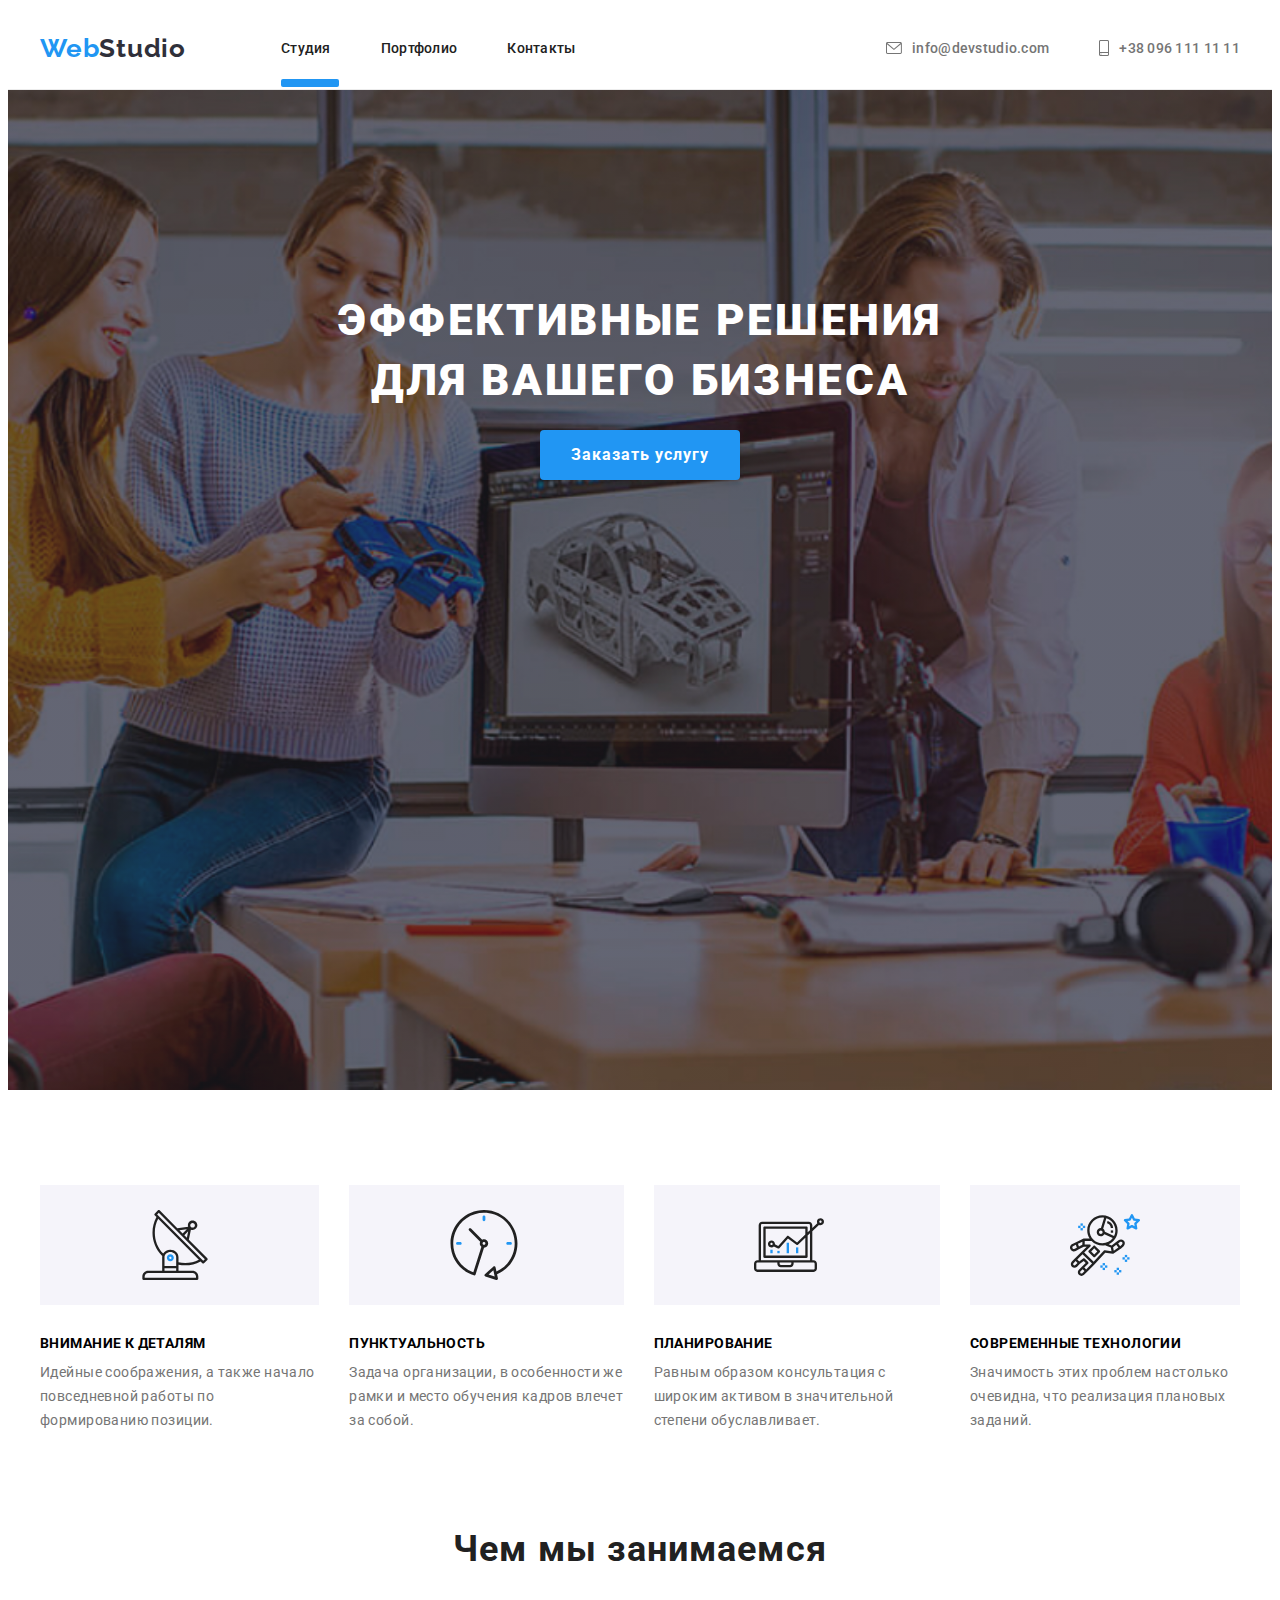
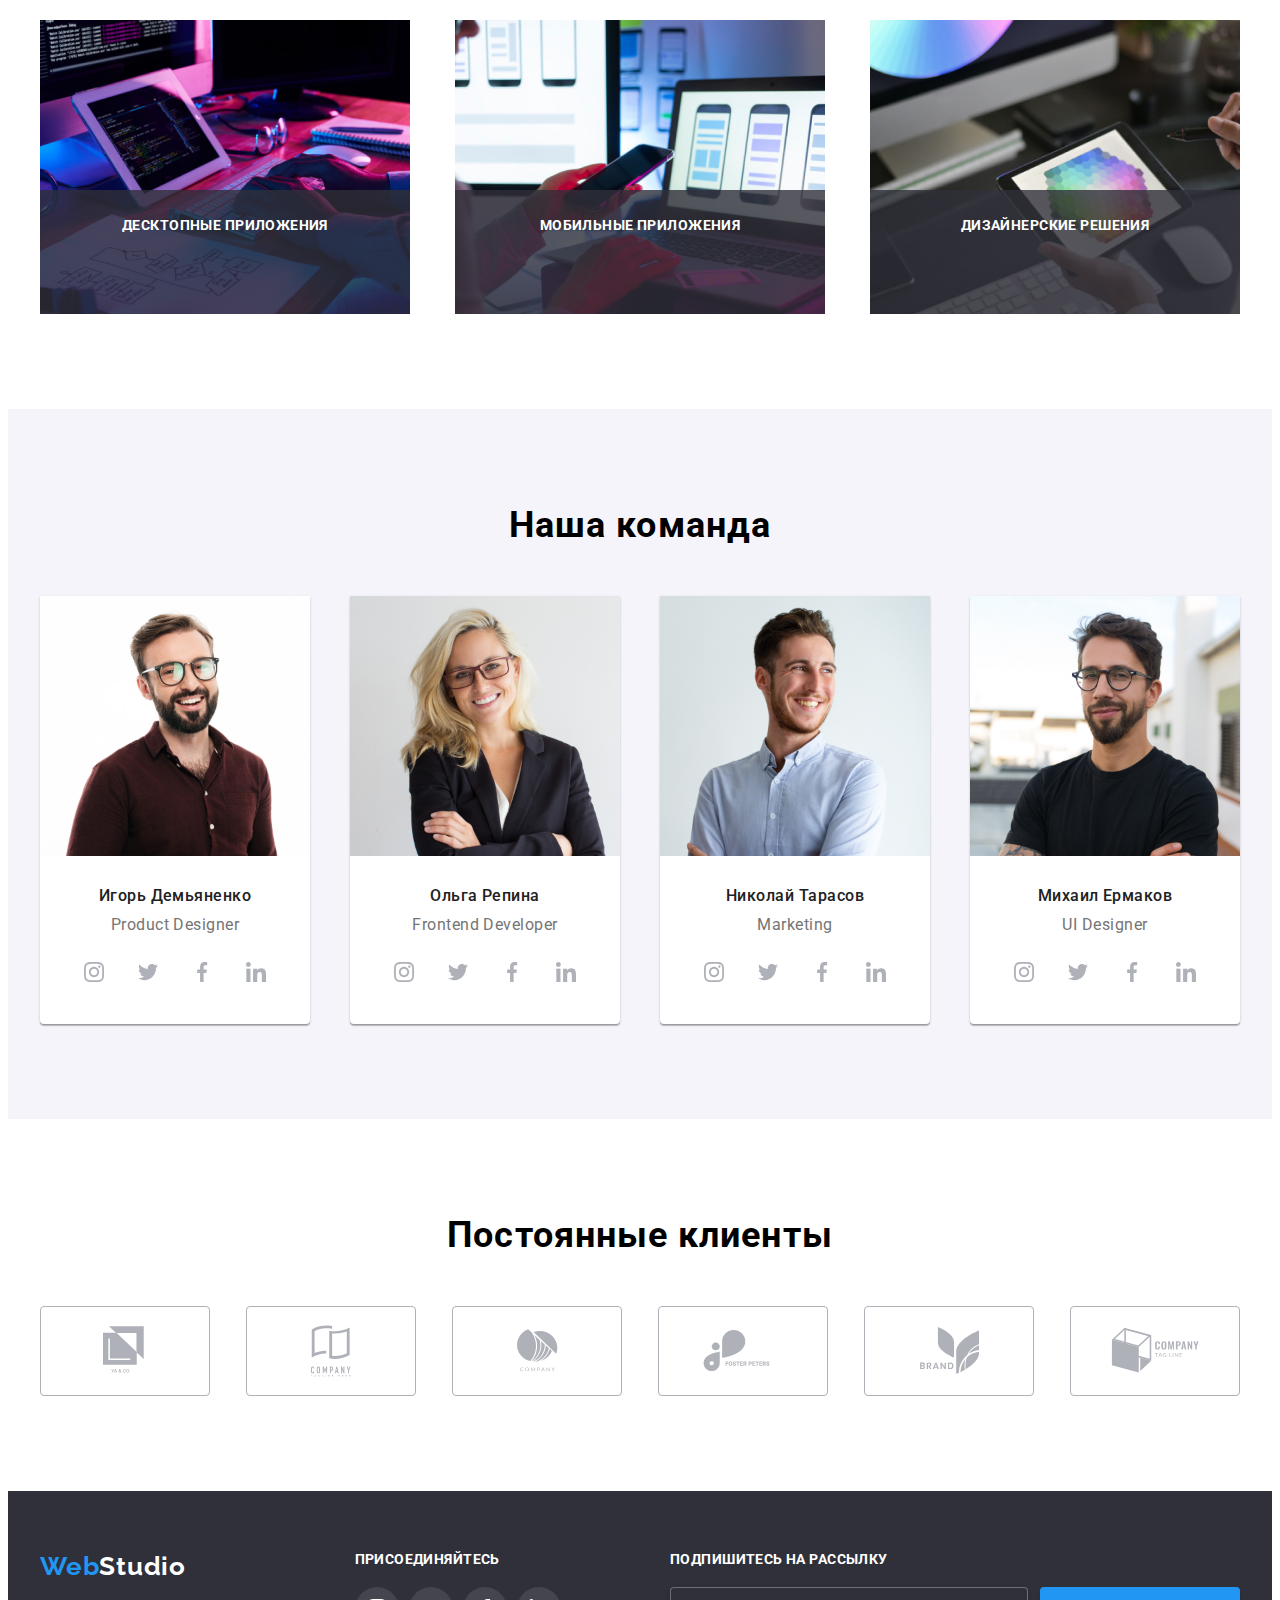
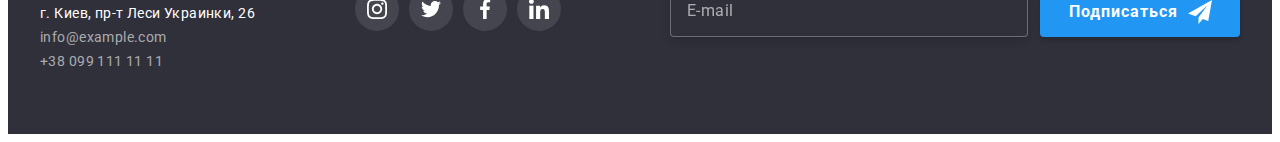
==== commit 4d55cc72: "Final" ====
--- a/index.html
+++ b/index.html
@@ -409,10 +409,10 @@
       <div class="container">
         <ul class="footer-list">
           <li class="footer-list-item">
-            <p class="footer-logo"><span class="logo-acent">Web</span>Studio</p>
-            <address class="footer-adr">
+            <p class="logo"><span class="logo-acent">Web</span>Studio</p>
+            <address class="footer-address">
               <ul class="footer-adr-list">
-                <li class="footer-adr-list-item list">
+                <li class="footer-adr-list-item">
                   <a
                     href="https://goo.gl/maps/DtpX5w2fXkYRpDgQA"
                     class="footer-adr-list-item-link-map link"
@@ -420,17 +420,15 @@
                     г. Киев, пр-т Леси Украинки, 26
                   </a>
                 </li>
-                <li class="footer-adr-list-item list">
+                <li class="footer-adr-list-item">
                   <a
                     href="mailto:info@example.com"
-                    class="footer-adr-list-item-link link"
+                    class="footer-adr-list-item-link"
                     >info@example.com
                   </a>
                 </li>
                 <li class="footer-adr-list-item">
-                  <a
-                    href="tel:+380991111111"
-                    class="footer-adr-list-item-link link"
+                  <a href="tel:+380991111111" class="footer-adr-list-item-link"
                     >+38 099 111 11 11</a
                   >
                 </li>
--- a/CSS/main.min.css
+++ b/CSS/main.min.css
@@ -1,2 +1,2 @@
-:root{--primary-text-color: #757575;--title-text-color: #212121;--acent-color: #2196f3;--white-color: #ffffff;--header-border-color: #ececec;--primary-background-color: #ffffff;--secondary-background-color: #f5f4fa;--social-link-icon-color: #afb1b8;--dark-color: #2f303a;--cube: cubic-bezier(0.4, 0, 0.2, 1)}.visually-hidden{position:absolute;width:1px;height:1px;margin:-1px;padding:0;overflow:hidden;border:0;clip:rect(0 0 0 0)}a{text-decoration:none}h1,h2,h3,h4,h5,h6{margin:0}p{margin:0}ul,ol{margin:0;padding:0;list-style-type:none}img{display:block}body{background-color:var(--primary-background-color)}.container{width:1200px;padding:0 15px;margin:0 auto}.button{min-width:200px;height:50px;border-width:0;-webkit-box-shadow:0px 4px 4px rgba(0,0,0,0.15);box-shadow:0px 4px 4px rgba(0,0,0,0.15);border-radius:4px;font-family:'Roboto', sans-serif;font-weight:700;font-size:16px;line-height:1.875;-webkit-box-align:center;-ms-flex-align:center;align-items:center;letter-spacing:0.06em;color:var(--white-color);background-color:var(--acent-color);cursor:pointer}.dark-theme{background-color:var(--dark-color)}.white-theme{background-color:var(--primary-background-color)}.social-link{display:-webkit-box;display:-ms-flexbox;display:flex;-webkit-box-pack:center;-ms-flex-pack:center;justify-content:center;-webkit-box-align:center;-ms-flex-align:center;align-items:center;width:44px;height:44px;border-radius:50%;-webkit-transition:background-color 250ms var(--cube);transition:background-color 250ms var(--cube)}.social-link:hover,.social-link:focus{background-color:var(--acent-color)}.social-link-icon{fill:var(--social-link-icon-color);height:20px;width:20px;-webkit-transition:fill 250ms var(--cube);transition:fill 250ms var(--cube)}.social-link:hover .social-link-icon,.social-link:focus .social-link-icon{fill:var(--white-color)}.overlay{height:600px;max-width:1600px;margin-left:auto;margin-right:auto;background-image:-webkit-gradient(linear, left top, right top, from(rgba(47,48,58,0.4)), to(rgba(47,48,58,0.4))),url(../images/main/hero-img.jpg);background-image:linear-gradient(to right, rgba(47,48,58,0.4), rgba(47,48,58,0.4)),url(../images/main/hero-img.jpg);background-position:center;background-size:cover;background-repeat:no-repeat}.social-list{display:-webkit-box;display:-ms-flexbox;display:flex;-webkit-box-pack:justify;-ms-flex-pack:justify;justify-content:space-between;padding-left:32px;padding-right:32px}.logo{font-family:'Raleway', sans-serif;font-weight:700;font-size:26px;line-height:1.192;letter-spacing:0.03em;margin-right:95px}.backdrop{position:fixed;top:0;left:0;width:100%;height:100%;background-color:rgba(0,0,0,0.2)}.modal{position:absolute;top:50%;left:50%;-webkit-transform:translate(-50%, -50%);transform:translate(-50%, -50%);width:528px;min-height:581px;background-color:var(--white-color);padding:40px;-webkit-transition:250ms var(--cube);transition:250ms var(--cube)}.close-btn{position:absolute;top:8px;right:8px;display:-webkit-box;display:-ms-flexbox;display:flex;-webkit-box-pack:center;-ms-flex-pack:center;justify-content:center;-webkit-box-align:center;-ms-flex-align:center;align-items:center;background-color:var(--white-color);width:30px;height:30px;border:1px solid rgba(0,0,0,0.1);border-radius:50%;cursor:pointer}.modal-form-title{font-family:'Roboto', sans-serif;font-weight:700;font-size:20px;line-height:1.15;text-align:center;letter-spacing:0.03em;padding-bottom:12px;color:#212121}.modal-form-list-item:not(:last-child){padding-bottom:10px}.modal-form-list-item:last-child{padding-top:10px}.modal-form-input-wrapper{position:relative;display:block;margin-top:4px}.modal-form-input{height:40px;width:100%;border:1px solid rgba(33,33,33,0.2);-webkit-box-sizing:border-box;box-sizing:border-box;border-radius:4px;padding-left:42px;-webkit-transition:border-color 250ms var(--cube);transition:border-color 250ms var(--cube)}.modal-form-input:focus{outline:none;border-color:var(--acent-color)}.modal-form-input:focus+.modal-form-input-icon{fill:var(--acent-color)}.modal-form-field{font-family:'Roboto', sans-serif;font-weight:400;font-size:12px;line-height:1.167;color:var(--primary-text-color)}.modal-form-input-icon{position:absolute;top:50%;left:12px;-webkit-transform:translateY(-50%);transform:translateY(-50%);width:18px;height:18px;-webkit-transition:fill 250ms var(--cube);transition:fill 250ms var(--cube)}.modal-form-message{width:100%;height:120px;margin-top:4px;padding:12px 16px;resize:none;border:1px solid rgba(33,33,33,0.2);-webkit-box-sizing:border-box;box-sizing:border-box;border-radius:4px;-webkit-transition:border-color 250ms var(--cube);transition:border-color 250ms var(--cube)}.modal-form-message:focus{outline:none;border-color:var(--acent-color)}.modal-form-message::-webkit-input-placeholder{font-family:'Roboto', sans-serif;font-weight:400;font-size:12px;line-height:1.167;letter-spacing:0.01em;color:rgba(117,117,117,0.5)}.modal-form-message:-ms-input-placeholder{font-family:'Roboto', sans-serif;font-weight:400;font-size:12px;line-height:1.167;letter-spacing:0.01em;color:rgba(117,117,117,0.5)}.modal-form-message::-ms-input-placeholder{font-family:'Roboto', sans-serif;font-weight:400;font-size:12px;line-height:1.167;letter-spacing:0.01em;color:rgba(117,117,117,0.5)}.modal-form-message::placeholder{font-family:'Roboto', sans-serif;font-weight:400;font-size:12px;line-height:1.167;letter-spacing:0.01em;color:rgba(117,117,117,0.5)}.modal-form-policy-text{font-family:'Roboto', sans-serif;font-weight:400;font-size:14px;line-height:1.714;letter-spacing:0.03em;color:var(--primary-text-color);cursor:pointer;display:-webkit-box;display:-ms-flexbox;display:flex;-webkit-box-align:center;-ms-flex-align:center;align-items:center}.modal-form-policy-text::before{display:inline-block;width:16px;height:15px;content:'';margin-right:8px;padding:auto;background-image:url("/images/icon-check-empty.svg");cursor:pointer}.modal-form-policy:checked+.modal-form-policy-text::before{background-image:url("/images/icon-check.svg")}.modal .modal-form-policy-link{text-decoration:underline}.modal .button{margin-top:30px;position:relative;left:50%;-webkit-transform:translate(-50%, 0);transform:translate(-50%, 0)}.is-hidden{opacity:0;visibility:hidden;pointer-events:none}.header{padding-top:25px;padding-bottom:25px;border-bottom:1px solid var(--header-border-color)}.header .container{display:-webkit-box;display:-ms-flexbox;display:flex;-webkit-box-align:center;-ms-flex-align:center;align-items:center}.header .logo{color:var(--acent-color)}.nav{display:-webkit-box;display:-ms-flexbox;display:flex;-webkit-box-align:center;-ms-flex-align:center;align-items:center}.nav-list{display:-webkit-box;display:-ms-flexbox;display:flex;-webkit-box-align:center;-ms-flex-align:center;align-items:center}.nav-list-link{font-family:'Roboto', sans-serif;font-style:normal;font-weight:500;font-size:14px;line-height:1.143;letter-spacing:0.02em;color:var(--title-text-color);-webkit-transition:color 250ms var(--cube);transition:color 250ms var(--cube)}.nav-list-item:not(:last-child){padding-right:50px}.address{margin-left:auto}.address-list{display:-webkit-box;display:-ms-flexbox;display:flex;-webkit-box-align:center;-ms-flex-align:center;align-items:center}.address-list-item:not(:last-child){padding-right:50px}.address-list-link{display:-webkit-box;display:-ms-flexbox;display:flex;-webkit-box-align:center;-ms-flex-align:center;align-items:center;font-family:'Roboto', sans-serif;font-style:normal;font-weight:500;font-size:14px;line-height:1.143;letter-spacing:0.02em;color:var(--primary-text-color);-webkit-transition:color 250ms var(--cube);transition:color 250ms var(--cube)}.adress-list-icon-mail,.adress-list-icon-phone{margin-right:10px;fill:var(--primary-text-color);-webkit-transition:fill 250ms var(--cube);transition:fill 250ms var(--cube)}.address-list-link:hover .adress-list-icon-mail,.address-list-link:hover .adress-list-icon-phone,.address-list-link:focus .adress-list-icon-mail,.address-list-link:focus .adress-list-icon-phone{fill:var(--acent-color)}.nav-list-link:hover,.nav-list-link:focus,.address-list-link:hover,.address-list-link:focus{color:var(--acent-color)}.underline{position:relative}.underline::after{content:'';position:absolute;display:block;bottom:-31px;width:100%;border:4px solid #2196f3;border-radius:2px}.hero{padding-top:200px;padding-bottom:200px;text-align:center}.hero-title{font-family:'Roboto', sans-serif;font-weight:900;font-size:44px;line-height:1.364;letter-spacing:0.06em;text-transform:uppercase;color:var(--white-color);margin-bottom:20px}.about{padding-top:95px}.container .about{margin-bottom:95px}.about-list{display:-webkit-box;display:-ms-flexbox;display:flex;-webkit-box-pack:justify;-ms-flex-pack:justify;justify-content:space-between}.about-list-item:not(:last-child){margin-right:30px}.about-list-item-img{display:-webkit-box;display:-ms-flexbox;display:flex;padding-top:25px;padding-bottom:25px;padding-left:100px;padding-right:100px;background-color:var(--secondary-background-color)}.about-list-title{font-family:'Roboto', sans-serif;font-weight:700;font-size:14px;line-height:1.143;letter-spacing:0.03em;text-transform:uppercase;color:var(--tile-text-color);margin-top:30px;margin-bottom:10px}.about-list-description{display:inline-block;font-family:'Roboto', sans-serif;font-weight:400;font-size:14px;line-height:1.714;letter-spacing:0.03em;color:var(--primary-text-color);min-width:270px}.work{padding-top:95px;padding-bottom:95px}.container .work{margin-bottom:95px}.work-title{font-family:'Roboto', sans-serif;font-weight:700;font-size:36px;line-height:1.167x;letter-spacing:0.03em;color:var(--title-text-color);text-align:center;margin-bottom:50px}.work-list{display:-webkit-box;display:-ms-flexbox;display:flex;-webkit-box-pack:justify;-ms-flex-pack:justify;justify-content:space-between}.work-list-item{position:relative}.work-list-item>.label{display:block;position:absolute;bottom:0;left:0;height:70px;width:100%;background-color:rgba(47,48,58,0.8);padding-top:27px;padding-bottom:27px;font-family:'Roboto', sans-serif;font-style:normal;font-weight:700;font-size:14px;line-height:1.143;text-align:center;letter-spacing:0.03em;text-transform:uppercase;color:var(--white-color)}.team{padding-top:95px;padding-bottom:95px;background-color:var(--secondary-background-color)}.team-list{display:-webkit-box;display:-ms-flexbox;display:flex;-webkit-box-pack:justify;-ms-flex-pack:justify;justify-content:space-between}.team-title{font-family:'Roboto', sans-serif;font-weight:700;font-size:36px;line-height:1.167x;letter-spacing:0.03em;color:var(--tile-text-color);text-align:center;margin-bottom:50px}.team-list-item{text-align:center;background-color:var(--white-color);padding-bottom:30px;-webkit-box-shadow:0px 1px 3px rgba(0,0,0,0.12),0px 1px 1px rgba(0,0,0,0.14),0px 2px 1px rgba(0,0,0,0.2);box-shadow:0px 1px 3px rgba(0,0,0,0.12),0px 1px 1px rgba(0,0,0,0.14),0px 2px 1px rgba(0,0,0,0.2);border-radius:0px 0px 4px 4px}.team-list-item-img{margin-bottom:30px}.team-list-item-title{font-family:'Roboto', sans-serif;font-weight:500;font-size:16px;line-height:1.188;letter-spacing:0.03em;color:var(--title-text-color);-webkit-box-align:center;-ms-flex-align:center;align-items:center;margin-bottom:10px}.team-list-item-description{font-family:'Roboto', sans-serif;font-weight:400;font-size:16px;line-height:1.188;letter-spacing:0.03em;color:var(--primary-text-color);margin-bottom:16px}.clients{padding-top:95px;padding-bottom:95px}.clients-title{font-family:'Roboto', sans-serif;font-weight:700;font-size:36px;line-height:1.167x;letter-spacing:0.03em;color:var(--tile-text-color);text-align:center;margin-bottom:50px}.clients-list{display:-webkit-box;display:-ms-flexbox;display:flex;-webkit-box-pack:justify;-ms-flex-pack:justify;justify-content:space-between}.client-link{display:-webkit-box;display:-ms-flexbox;display:flex;-webkit-box-pack:center;-ms-flex-pack:center;justify-content:center;-webkit-box-align:center;-ms-flex-align:center;align-items:center;height:90px;width:170px;border:1px solid #afb1b8;-webkit-box-sizing:border-box;box-sizing:border-box;border-radius:4px;padding-bottom:25px;padding-top:25px;-webkit-transition:border-color 250ms var(--cube);transition:border-color 250ms var(--cube)}.client-list-logo{fill:var(--social-link-icon-color);-webkit-transition:fill 250ms var(--cube);transition:fill 250ms var(--cube)}.client-link:hover,.client-link:focus{border-color:var(--acent-color)}.client-link:hover .client-list-logo,.client-link:focus .client-list-logo{fill:var(--acent-color)}.footer{padding-top:60px;padding-bottom:60px}.footer-list{display:-webkit-box;display:-ms-flexbox;display:flex}.footer-list-item:not(:last-child){margin-right:70px}.footer .logo{color:var(--white-color)}.footer-adr-list-item-link-map{font-family:'Roboto', sans-serif;font-style:normal;font-weight:normal;font-size:14px;line-height:1.714;letter-spacing:0.03em;color:#fff}.footer-adr-list-item-link{font-family:'Roboto', sans-serif;font-style:normal;font-weight:400;font-size:14px;line-height:1.714;letter-spacing:0.03em;color:rgba(255,255,255,0.6)}.follow-us{font-family:'Roboto', sans-serif;font-style:normal;font-weight:700;font-size:14px;line-height:1.143;letter-spacing:0.03em;text-transform:uppercase;color:var(--white-color);margin-bottom:20px}.footer .social-list{padding:0}.footer .social-link-icon{fill:var(--white-color)}.footer .social-link{margin-right:10px;background-color:rgba(255,255,255,0.1);-webkit-transition:background-color 250ms var(--cube);transition:background-color 250ms var(--cube)}.footer .social-link:hover,.footer .social-link:focus{background-color:var(--acent-color)}.footer-subscription{display:block;font-family:'Roboto', sans-serif;font-weight:700;font-size:14px;line-height:1.143;letter-spacing:0.03em;text-transform:uppercase;color:var(--white-color);margin-bottom:20px}.footer-email-form{display:-webkit-box;display:-ms-flexbox;display:flex;-webkit-box-pack:start;-ms-flex-pack:start;justify-content:start}.footer-icon-send-svg{fill:var(--white-color);margin-left:10px}.footer-input-email{width:358px;height:50px;outline:none;padding:15px 16px;margin-right:12px;border:1px solid rgba(255,255,255,0.3);-webkit-box-sizing:border-box;box-sizing:border-box;-webkit-filter:drop-shadow(0px 4px 4px rgba(0,0,0,0.15));filter:drop-shadow(0px 4px 4px rgba(0,0,0,0.15));border-radius:4px;background-color:var(--dark-color)}.footer-input-email::-webkit-input-placeholder{font-family:'Roboto', sans-serif;font-weight:400;font-size:16px;line-height:1.25x;letter-spacing:0.03em;color:rgba(255,255,255,0.6)}.footer-input-email:-ms-input-placeholder{font-family:'Roboto', sans-serif;font-weight:400;font-size:16px;line-height:1.25x;letter-spacing:0.03em;color:rgba(255,255,255,0.6)}.footer-input-email::-ms-input-placeholder{font-family:'Roboto', sans-serif;font-weight:400;font-size:16px;line-height:1.25x;letter-spacing:0.03em;color:rgba(255,255,255,0.6)}.footer-input-email::placeholder{font-family:'Roboto', sans-serif;font-weight:400;font-size:16px;line-height:1.25x;letter-spacing:0.03em;color:rgba(255,255,255,0.6)}.footer .button{display:-webkit-box;display:-ms-flexbox;display:flex;-webkit-box-align:center;-ms-flex-align:center;align-items:center;width:200px;height:50px;padding-top:10px;padding-right:28px;padding-bottom:10px;padding-left:29px;background:var(--acent-color);border-color:var(--acent-color);color:var(--white-color);-webkit-box-shadow:0px 4px 4px rgba(0,0,0,0.15);box-shadow:0px 4px 4px rgba(0,0,0,0.15);border-radius:4px;border:0;cursor:pointer}.portfolio-list{padding-top:95px;padding-bottom:95px}.filter-list{display:-webkit-box;display:-ms-flexbox;display:flex;-webkit-box-pack:center;-ms-flex-pack:center;justify-content:center;padding-bottom:50px}.filter-list-item:not(:last-child){margin-right:10px}.filter-button{padding:6px 22px;border-radius:4px;border:0;font-family:'Roboto', sans-serif;font-weight:500;font-size:16px;line-height:1.625;text-align:center;letter-spacing:0.03em;color:var(--title-text-color);-webkit-transition:background-color 250ms var(--cube);transition:background-color 250ms var(--cube)}.filter-button:focus,.filter-button:hover{color:var(--white-color);background-color:var(--acent-color);-webkit-box-shadow:0px 3px 1px rgba(0,0,0,0.1),0px 1px 2px rgba(0,0,0,0.08),0px 2px 2px rgba(0,0,0,0.12);box-shadow:0px 3px 1px rgba(0,0,0,0.1),0px 1px 2px rgba(0,0,0,0.08),0px 2px 2px rgba(0,0,0,0.12)}.projects-list{display:-webkit-box;display:-ms-flexbox;display:flex;-webkit-box-pack:center;-ms-flex-pack:center;justify-content:center;-ms-flex-wrap:wrap;flex-wrap:wrap}.projects-item{margin-bottom:30px;width:370px}.projects-item:nth-child(3n+2){margin-right:30px;margin-left:30px}.project-section{padding-top:20px;padding-bottom:24px;padding-left:20px;padding-right:20px;border:solid #eeeeee;border-top-width:0;border-left-width:1px;border-right-width:1px;border-bottom-width:1px;-webkit-box-sizing:border-box;box-sizing:border-box}.project-title{margin-bottom:5px;font-family:'Roboto', sans-serif;font-weight:700;font-size:18px;line-height:2;letter-spacing:0.06em;color:var(--title-text-color)}.project-description{font-family:'Roboto', sans-serif;font-weight:400;font-size:16px;line-height:1.875;letter-spacing:0.03em;color:var(--title-text-color)}.project-list-link{display:block;-webkit-transition:-webkit-box-shadow 250ms var(--cube);transition:-webkit-box-shadow 250ms var(--cube);transition:box-shadow 250ms var(--cube);transition:box-shadow 250ms var(--cube), -webkit-box-shadow 250ms var(--cube)}.project-list-link:hover,.project-list-link:focus{-webkit-box-shadow:0px 4px 4px rgba(0,0,0,0.25);box-shadow:0px 4px 4px rgba(0,0,0,0.25)}.projects-list-wrapper{position:relative;overflow:hidden;display:-webkit-box;display:-ms-flexbox;display:flex;-webkit-box-align:center;-ms-flex-align:center;align-items:center}.portfolio-overlay{position:absolute;top:0;left:0;width:100%;height:100%;padding:63px 24px;font-family:'Roboto', sans-serif;font-weight:400;font-size:18px;line-height:1.556;letter-spacing:0.03em;color:var(--white-color);background-color:rgba(33,150,243,0.9);-webkit-transition:-webkit-transform 250ms linear;transition:-webkit-transform 250ms linear;transition:transform 250ms linear;transition:transform 250ms linear, -webkit-transform 250ms linear;-webkit-transform:translateY(100%);transform:translateY(100%)}.project-list-link:hover .portfolio-overlay,.project-list-link:focus .portfolio-overlay{-webkit-transform:translateY(0);transform:translateY(0)}
+:root{--primary-text-color: #757575;--title-text-color: #212121;--acent-color: #2196f3;--white-color: #ffffff;--header-border-color: #ececec;--primary-background-color: #ffffff;--secondary-background-color: #f5f4fa;--social-link-icon-color: #afb1b8;--dark-color: #2f303a;--cube: cubic-bezier(0.4, 0, 0.2, 1)}.visually-hidden{position:absolute;width:1px;height:1px;margin:-1px;padding:0;overflow:hidden;border:0;clip:rect(0 0 0 0)}a{text-decoration:none}h1,h2,h3,h4,h5,h6{margin:0}p{margin:0}ul,ol{margin:0;padding:0;list-style-type:none}img{display:block}body{background-color:var(--primary-background-color)}.container{width:1200px;padding:0 15px;margin:0 auto}.button{min-width:200px;height:50px;border-width:0;-webkit-box-shadow:0px 4px 4px rgba(0,0,0,0.15);box-shadow:0px 4px 4px rgba(0,0,0,0.15);border-radius:4px;font-family:'Roboto', sans-serif;font-weight:700;font-size:16px;line-height:1.875;-webkit-box-align:center;-ms-flex-align:center;align-items:center;letter-spacing:0.06em;color:var(--white-color);background-color:var(--acent-color);cursor:pointer}.dark-theme{background-color:var(--dark-color)}.white-theme{background-color:var(--primary-background-color)}.social-link{display:-webkit-box;display:-ms-flexbox;display:flex;-webkit-box-pack:center;-ms-flex-pack:center;justify-content:center;-webkit-box-align:center;-ms-flex-align:center;align-items:center;width:44px;height:44px;border-radius:50%;-webkit-transition:background-color 250ms var(--cube);transition:background-color 250ms var(--cube)}.social-link:hover,.social-link:focus{background-color:var(--acent-color)}.social-link-icon{fill:var(--social-link-icon-color);height:20px;width:20px;-webkit-transition:fill 250ms var(--cube);transition:fill 250ms var(--cube)}.social-link:hover .social-link-icon,.social-link:focus .social-link-icon{fill:var(--white-color)}.overlay{height:600px;max-width:1600px;margin-left:auto;margin-right:auto;background-image:-webkit-gradient(linear, left top, right top, from(rgba(47,48,58,0.4)), to(rgba(47,48,58,0.4))),url(../images/main/hero-img.jpg);background-image:linear-gradient(to right, rgba(47,48,58,0.4), rgba(47,48,58,0.4)),url(../images/main/hero-img.jpg);background-position:center;background-size:cover;background-repeat:no-repeat}.social-list{display:-webkit-box;display:-ms-flexbox;display:flex;-webkit-box-pack:justify;-ms-flex-pack:justify;justify-content:space-between;padding-left:32px;padding-right:32px}.logo{font-family:'Raleway', sans-serif;font-weight:700;font-size:26px;line-height:1.192;letter-spacing:0.03em}.logo-acent{color:#2196f3}.backdrop{position:fixed;top:0;left:0;width:100%;height:100%;background-color:rgba(0,0,0,0.2)}.modal{position:absolute;top:50%;left:50%;-webkit-transform:translate(-50%, -50%);transform:translate(-50%, -50%);width:528px;min-height:581px;background-color:var(--white-color);padding:40px;-webkit-transition:250ms var(--cube);transition:250ms var(--cube)}.close-btn{position:absolute;top:8px;right:8px;display:-webkit-box;display:-ms-flexbox;display:flex;-webkit-box-pack:center;-ms-flex-pack:center;justify-content:center;-webkit-box-align:center;-ms-flex-align:center;align-items:center;background-color:var(--white-color);width:30px;height:30px;border:1px solid rgba(0,0,0,0.1);border-radius:50%;cursor:pointer}.modal-form-title{font-family:'Roboto', sans-serif;font-weight:700;font-size:20px;line-height:1.15;text-align:center;letter-spacing:0.03em;padding-bottom:8px;color:#212121}.modal-form-list-item:not(:last-child){padding-bottom:6px}.modal-form-list-item:last-child{padding-top:10px}.modal-form-input-wrapper{position:relative;display:block;margin-top:4px}.modal-form-input{height:40px;width:100%;border:1px solid rgba(33,33,33,0.2);-webkit-box-sizing:border-box;box-sizing:border-box;border-radius:4px;padding-left:42px;-webkit-transition:border-color 250ms var(--cube);transition:border-color 250ms var(--cube)}.modal-form-input:focus{outline:none;border-color:var(--acent-color)}.modal-form-input:focus+.modal-form-input-icon{fill:var(--acent-color)}.modal-form-field{font-family:'Roboto', sans-serif;font-weight:400;font-size:12px;line-height:1.167;color:var(--primary-text-color)}.modal-form-input-icon{position:absolute;top:50%;left:12px;-webkit-transform:translateY(-50%);transform:translateY(-50%);width:18px;height:18px;-webkit-transition:fill 250ms var(--cube);transition:fill 250ms var(--cube)}.modal-form-message{width:100%;height:120px;margin-top:4px;padding:12px 16px;resize:none;border:1px solid rgba(33,33,33,0.2);-webkit-box-sizing:border-box;box-sizing:border-box;border-radius:4px;-webkit-transition:border-color 250ms var(--cube);transition:border-color 250ms var(--cube)}.modal-form-message:focus{outline:none;border-color:var(--acent-color)}.modal-form-message::-webkit-input-placeholder{font-family:'Roboto', sans-serif;font-weight:400;font-size:12px;line-height:1.167;letter-spacing:0.01em;color:rgba(117,117,117,0.5)}.modal-form-message:-ms-input-placeholder{font-family:'Roboto', sans-serif;font-weight:400;font-size:12px;line-height:1.167;letter-spacing:0.01em;color:rgba(117,117,117,0.5)}.modal-form-message::-ms-input-placeholder{font-family:'Roboto', sans-serif;font-weight:400;font-size:12px;line-height:1.167;letter-spacing:0.01em;color:rgba(117,117,117,0.5)}.modal-form-message::placeholder{font-family:'Roboto', sans-serif;font-weight:400;font-size:12px;line-height:1.167;letter-spacing:0.01em;color:rgba(117,117,117,0.5)}.modal-form-policy-text{font-family:'Roboto', sans-serif;font-weight:400;font-size:14px;line-height:1.714;letter-spacing:0.03em;color:var(--primary-text-color);cursor:pointer;display:-webkit-box;display:-ms-flexbox;display:flex;-webkit-box-align:center;-ms-flex-align:center;align-items:center}.modal-form-policy-text::before{display:inline-block;width:16px;height:15px;content:'';margin-right:8px;padding:auto;background-image:url("../images/icon-check-empty.svg");cursor:pointer}.modal-form-policy:checked+.modal-form-policy-text::before{background-image:url("../images/icon-check.svg")}.modal .modal-form-policy-link{text-decoration:underline}.modal .button{margin-top:30px;position:relative;left:50%;-webkit-transform:translate(-50%, 0);transform:translate(-50%, 0)}.is-hidden{opacity:0;visibility:hidden;pointer-events:none}.header{padding-top:25px;padding-bottom:25px;border-bottom:1px solid var(--header-border-color)}.header .container{display:-webkit-box;display:-ms-flexbox;display:flex;-webkit-box-align:center;-ms-flex-align:center;align-items:center}.header .logo{color:var(--dark-color)}.nav{display:-webkit-box;display:-ms-flexbox;display:flex;-webkit-box-align:center;-ms-flex-align:center;align-items:center}.nav-list{display:-webkit-box;display:-ms-flexbox;display:flex;-webkit-box-align:center;-ms-flex-align:center;align-items:center;margin-left:95px}.nav-list-link{font-family:'Roboto', sans-serif;font-style:normal;font-weight:500;font-size:14px;line-height:1.143;letter-spacing:0.02em;color:var(--title-text-color);-webkit-transition:color 250ms var(--cube);transition:color 250ms var(--cube)}.nav-list-item:not(:last-child){padding-right:50px}.address{margin-left:auto}.address-list{display:-webkit-box;display:-ms-flexbox;display:flex;-webkit-box-align:center;-ms-flex-align:center;align-items:center}.address-list-item:not(:last-child){padding-right:50px}.address-list-link{display:-webkit-box;display:-ms-flexbox;display:flex;-webkit-box-align:center;-ms-flex-align:center;align-items:center;font-family:'Roboto', sans-serif;font-style:normal;font-weight:500;font-size:14px;line-height:1.143;letter-spacing:0.02em;color:var(--primary-text-color);-webkit-transition:color 250ms var(--cube);transition:color 250ms var(--cube)}.adress-list-icon-mail,.adress-list-icon-phone{margin-right:10px;fill:var(--primary-text-color);-webkit-transition:fill 250ms var(--cube);transition:fill 250ms var(--cube)}.address-list-link:hover .adress-list-icon-mail,.address-list-link:hover .adress-list-icon-phone,.address-list-link:focus .adress-list-icon-mail,.address-list-link:focus .adress-list-icon-phone{fill:var(--acent-color)}.nav-list-link:hover,.nav-list-link:focus,.address-list-link:hover,.address-list-link:focus{color:var(--acent-color)}.underline{position:relative}.underline::after{content:'';position:absolute;display:block;bottom:-31px;width:100%;border:4px solid #2196f3;border-radius:2px}.hero{padding-top:200px;padding-bottom:200px;text-align:center}.hero-title{font-family:'Roboto', sans-serif;font-weight:900;font-size:44px;line-height:1.364;letter-spacing:0.06em;text-transform:uppercase;color:var(--white-color);margin-bottom:20px}.about{padding-top:95px}.container .about{margin-bottom:95px}.about-list{display:-webkit-box;display:-ms-flexbox;display:flex;-webkit-box-pack:justify;-ms-flex-pack:justify;justify-content:space-between}.about-list-item:not(:last-child){margin-right:30px}.about-list-item-img{display:-webkit-box;display:-ms-flexbox;display:flex;padding-top:25px;padding-bottom:25px;padding-left:100px;padding-right:100px;background-color:var(--secondary-background-color)}.about-list-title{font-family:'Roboto', sans-serif;font-weight:700;font-size:14px;line-height:1.143;letter-spacing:0.03em;text-transform:uppercase;color:var(--tile-text-color);margin-top:30px;margin-bottom:10px}.about-list-description{display:inline-block;font-family:'Roboto', sans-serif;font-weight:400;font-size:14px;line-height:1.714;letter-spacing:0.03em;color:var(--primary-text-color);min-width:270px}.work{padding-top:95px;padding-bottom:95px}.container .work{margin-bottom:95px}.work-title{font-family:'Roboto', sans-serif;font-weight:700;font-size:36px;line-height:1.167x;letter-spacing:0.03em;color:var(--title-text-color);text-align:center;margin-bottom:50px}.work-list{display:-webkit-box;display:-ms-flexbox;display:flex;-webkit-box-pack:justify;-ms-flex-pack:justify;justify-content:space-between}.work-list-item{position:relative}.work-list-item>.label{display:block;position:absolute;bottom:0;left:0;height:70px;width:100%;background-color:rgba(47,48,58,0.8);padding-top:27px;padding-bottom:27px;font-family:'Roboto', sans-serif;font-style:normal;font-weight:700;font-size:14px;line-height:1.143;text-align:center;letter-spacing:0.03em;text-transform:uppercase;color:var(--white-color)}.team{padding-top:95px;padding-bottom:95px;background-color:var(--secondary-background-color)}.team-list{display:-webkit-box;display:-ms-flexbox;display:flex;-webkit-box-pack:justify;-ms-flex-pack:justify;justify-content:space-between}.team-title{font-family:'Roboto', sans-serif;font-weight:700;font-size:36px;line-height:1.167x;letter-spacing:0.03em;color:var(--tile-text-color);text-align:center;margin-bottom:50px}.team-list-item{text-align:center;background-color:var(--white-color);padding-bottom:30px;-webkit-box-shadow:0px 1px 3px rgba(0,0,0,0.12),0px 1px 1px rgba(0,0,0,0.14),0px 2px 1px rgba(0,0,0,0.2);box-shadow:0px 1px 3px rgba(0,0,0,0.12),0px 1px 1px rgba(0,0,0,0.14),0px 2px 1px rgba(0,0,0,0.2);border-radius:0px 0px 4px 4px}.team-list-item-img{margin-bottom:30px}.team-list-item-title{font-family:'Roboto', sans-serif;font-weight:500;font-size:16px;line-height:1.188;letter-spacing:0.03em;color:var(--title-text-color);-webkit-box-align:center;-ms-flex-align:center;align-items:center;margin-bottom:10px}.team-list-item-description{font-family:'Roboto', sans-serif;font-weight:400;font-size:16px;line-height:1.188;letter-spacing:0.03em;color:var(--primary-text-color);margin-bottom:16px}.clients{padding-top:95px;padding-bottom:95px}.clients-title{font-family:'Roboto', sans-serif;font-weight:700;font-size:36px;line-height:1.167x;letter-spacing:0.03em;color:var(--tile-text-color);text-align:center;margin-bottom:50px}.clients-list{display:-webkit-box;display:-ms-flexbox;display:flex;-webkit-box-pack:justify;-ms-flex-pack:justify;justify-content:space-between}.client-link{display:-webkit-box;display:-ms-flexbox;display:flex;-webkit-box-pack:center;-ms-flex-pack:center;justify-content:center;-webkit-box-align:center;-ms-flex-align:center;align-items:center;height:90px;width:170px;border:1px solid #afb1b8;-webkit-box-sizing:border-box;box-sizing:border-box;border-radius:4px;padding-bottom:25px;padding-top:25px;-webkit-transition:border-color 250ms var(--cube);transition:border-color 250ms var(--cube)}.client-list-logo{fill:var(--social-link-icon-color);-webkit-transition:fill 250ms var(--cube);transition:fill 250ms var(--cube)}.client-link:hover,.client-link:focus{border-color:var(--acent-color)}.client-link:hover .client-list-logo,.client-link:focus .client-list-logo{fill:var(--acent-color)}.footer{padding-top:60px;padding-bottom:60px}.footer-list{display:-webkit-box;display:-ms-flexbox;display:flex;-webkit-box-pack:justify;-ms-flex-pack:justify;justify-content:space-between}.footer .logo{color:var(--white-color)}.footer-address{margin-top:20px}.footer-adr-list-item-link-map{font-family:'Roboto', sans-serif;font-style:normal;font-weight:normal;font-size:14px;line-height:1.714;letter-spacing:0.03em;color:#fff}.footer-adr-list-item-link{font-family:'Roboto', sans-serif;font-style:normal;font-weight:400;font-size:14px;line-height:1.714;letter-spacing:0.03em;color:rgba(255,255,255,0.6)}.follow-us{font-family:'Roboto', sans-serif;font-style:normal;font-weight:700;font-size:14px;line-height:1.143;letter-spacing:0.03em;text-transform:uppercase;color:var(--white-color);margin-bottom:20px}.footer .social-list{padding:0}.footer .social-link-icon{fill:var(--white-color)}.footer .social-link{margin-right:10px;background-color:rgba(255,255,255,0.1);-webkit-transition:background-color 250ms var(--cube);transition:background-color 250ms var(--cube)}.footer .social-link:hover,.footer .social-link:focus{background-color:var(--acent-color)}.footer-subscription{display:block;font-family:'Roboto', sans-serif;font-weight:700;font-size:14px;line-height:1.143;letter-spacing:0.03em;text-transform:uppercase;color:var(--white-color);margin-bottom:20px}.footer-email-form{display:-webkit-box;display:-ms-flexbox;display:flex;-webkit-box-pack:start;-ms-flex-pack:start;justify-content:start}.footer-icon-send-svg{fill:var(--white-color);margin-left:10px}.footer-input-email{width:358px;height:50px;outline:none;padding:15px 16px;margin-right:12px;border:1px solid rgba(255,255,255,0.3);-webkit-box-sizing:border-box;box-sizing:border-box;-webkit-filter:drop-shadow(0px 4px 4px rgba(0,0,0,0.15));filter:drop-shadow(0px 4px 4px rgba(0,0,0,0.15));border-radius:4px;background-color:var(--dark-color)}.footer-input-email::-webkit-input-placeholder{font-family:'Roboto', sans-serif;font-weight:400;font-size:16px;line-height:1.25x;letter-spacing:0.03em;color:rgba(255,255,255,0.6)}.footer-input-email:-ms-input-placeholder{font-family:'Roboto', sans-serif;font-weight:400;font-size:16px;line-height:1.25x;letter-spacing:0.03em;color:rgba(255,255,255,0.6)}.footer-input-email::-ms-input-placeholder{font-family:'Roboto', sans-serif;font-weight:400;font-size:16px;line-height:1.25x;letter-spacing:0.03em;color:rgba(255,255,255,0.6)}.footer-input-email::placeholder{font-family:'Roboto', sans-serif;font-weight:400;font-size:16px;line-height:1.25x;letter-spacing:0.03em;color:rgba(255,255,255,0.6)}.footer .button{display:-webkit-box;display:-ms-flexbox;display:flex;-webkit-box-align:center;-ms-flex-align:center;align-items:center;width:200px;height:50px;padding-top:10px;padding-right:28px;padding-bottom:10px;padding-left:29px;background:var(--acent-color);border-color:var(--acent-color);color:var(--white-color);-webkit-box-shadow:0px 4px 4px rgba(0,0,0,0.15);box-shadow:0px 4px 4px rgba(0,0,0,0.15);border-radius:4px;border:0;cursor:pointer}.portfolio-list{padding-top:95px;padding-bottom:95px}.filter-list{display:-webkit-box;display:-ms-flexbox;display:flex;-webkit-box-pack:center;-ms-flex-pack:center;justify-content:center;padding-bottom:50px}.filter-list-item:not(:last-child){margin-right:10px}.filter-button{padding:6px 22px;border-radius:4px;border:0;font-family:'Roboto', sans-serif;font-weight:500;font-size:16px;line-height:1.625;text-align:center;letter-spacing:0.03em;color:var(--title-text-color);-webkit-transition:background-color 250ms var(--cube);transition:background-color 250ms var(--cube)}.filter-button:focus,.filter-button:hover{color:var(--white-color);background-color:var(--acent-color);-webkit-box-shadow:0px 3px 1px rgba(0,0,0,0.1),0px 1px 2px rgba(0,0,0,0.08),0px 2px 2px rgba(0,0,0,0.12);box-shadow:0px 3px 1px rgba(0,0,0,0.1),0px 1px 2px rgba(0,0,0,0.08),0px 2px 2px rgba(0,0,0,0.12)}.projects-list{display:-webkit-box;display:-ms-flexbox;display:flex;-webkit-box-pack:center;-ms-flex-pack:center;justify-content:center;-ms-flex-wrap:wrap;flex-wrap:wrap}.projects-item{margin-bottom:30px;width:370px}.projects-item:nth-child(3n+2){margin-right:30px;margin-left:30px}.project-section{padding-top:20px;padding-bottom:24px;padding-left:20px;padding-right:20px;border:solid #eeeeee;border-top-width:0;border-left-width:1px;border-right-width:1px;border-bottom-width:1px;-webkit-box-sizing:border-box;box-sizing:border-box}.project-title{margin-bottom:5px;font-family:'Roboto', sans-serif;font-weight:700;font-size:18px;line-height:2;letter-spacing:0.06em;color:var(--title-text-color)}.project-description{font-family:'Roboto', sans-serif;font-weight:400;font-size:16px;line-height:1.875;letter-spacing:0.03em;color:var(--title-text-color)}.project-list-link{display:block;-webkit-transition:-webkit-box-shadow 250ms var(--cube);transition:-webkit-box-shadow 250ms var(--cube);transition:box-shadow 250ms var(--cube);transition:box-shadow 250ms var(--cube), -webkit-box-shadow 250ms var(--cube)}.project-list-link:hover,.project-list-link:focus{-webkit-box-shadow:0px 4px 4px rgba(0,0,0,0.25);box-shadow:0px 4px 4px rgba(0,0,0,0.25)}.projects-list-wrapper{position:relative;overflow:hidden;display:-webkit-box;display:-ms-flexbox;display:flex;-webkit-box-align:center;-ms-flex-align:center;align-items:center}.portfolio-overlay{position:absolute;top:0;left:0;width:100%;height:100%;padding:63px 24px;font-family:'Roboto', sans-serif;font-weight:400;font-size:18px;line-height:1.556;letter-spacing:0.03em;color:var(--white-color);background-color:rgba(33,150,243,0.9);-webkit-transition:-webkit-transform 250ms linear;transition:-webkit-transform 250ms linear;transition:transform 250ms linear;transition:transform 250ms linear, -webkit-transform 250ms linear;-webkit-transform:translateY(100%);transform:translateY(100%)}.project-list-link:hover .portfolio-overlay,.project-list-link:focus .portfolio-overlay{-webkit-transform:translateY(0);transform:translateY(0)}
 /*# sourceMappingURL=main.min.css.map */